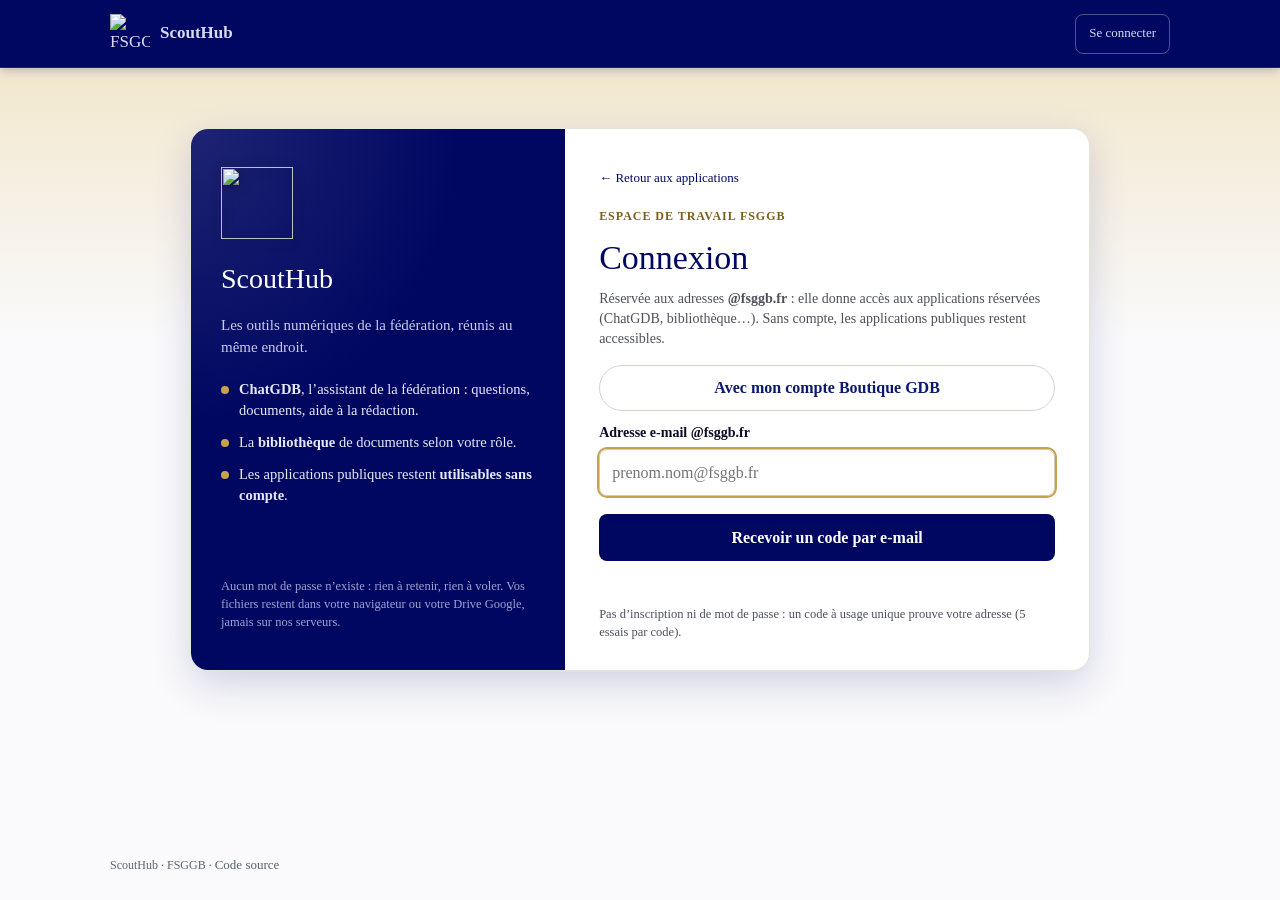
==== index.html @ eea601f2 "Seul l'onglet Outils reste accessible sans compte Accueil (tableau de bord) et Documentation/Inscrip" ====
<!doctype html>
<html lang="fr">
<head>
  <meta charset="utf-8">
  <script>if (window.top !== window.self) document.documentElement.remove();</script>
  <meta name="referrer" content="strict-origin-when-cross-origin">
  <meta name="viewport" content="width=device-width, initial-scale=1">
  <meta name="description" content="ScoutHub : les outils numériques de la Fédération des Scouts et Guides Godefroy de Bouillon, réunis au même endroit.">
  <meta name="theme-color" content="#000761">
  <meta property="og:title" content="ScoutHub">
  <meta property="og:description" content="Les outils numériques de la Fédération des Scouts et Guides Godefroy de Bouillon.">
  <meta property="og:type" content="website">
  <meta property="og:image" content="https://fsggb.github.io/ScoutHub/assets/fsggb.png">
  <title>ScoutHub</title>
  <link rel="icon" type="image/png" href="assets/fsggb.png">
  <link rel="stylesheet" href="styles.css">
  <link rel="stylesheet" href="hub.css">
</head>
<body>
  <header class="topbar" id="bar"></header>

  <main class="shell">
    <section id="auth" class="auth-split" aria-labelledby="auth-title" hidden>
      <aside class="auth-aside">
        <img src="assets/fsggb.png" alt="" width="72" height="72">
        <h2>ScoutHub</h2>
        <p>Les outils numériques de la fédération, réunis au même endroit.</p>
        <ul>
          <li><span><b>ChatGDB</b>, l’assistant de la fédération : questions, documents, aide à la rédaction.</span></li>
          <li><span>La <b>bibliothèque</b> de documents selon votre rôle.</span></li>
          <li><span>Les applications publiques restent <b>utilisables sans compte</b>.</span></li>
        </ul>
        <small>Aucun mot de passe n’existe : rien à retenir, rien à voler. Vos fichiers restent dans votre navigateur ou votre Drive Google, jamais sur nos serveurs.</small>
      </aside>
      <div class="auth-main">
        <a class="auth-back" id="auth-back" href="index.html">← Retour aux applications</a>
        <p class="label">Espace de travail FSGGB</p>
        <h1 id="auth-title">Connexion</h1>
        <p class="auth-why">Réservée aux adresses <b>@fsggb.fr</b> : elle donne accès aux applications réservées (ChatGDB, bibliothèque…). Sans compte, les applications publiques restent accessibles.</p>
        <div id="g-block" class="g-block" hidden>
          <div id="g-btn" class="g-btn"></div>
          <p class="g-or"><span>ou avec une adresse e-mail</span></p>
        </div>
        <p id="g-diag" class="hint g-diag" hidden></p>
        <a id="bq-login" class="btn bq-login" href="https://boutique.fsggb.fr/?sso=scouthub">Avec mon compte Boutique GDB</a>
        <form id="auth-form" novalidate>
          <div id="step-mail">
            <label for="email">Adresse e-mail @fsggb.fr</label>
            <input id="email" type="email" autocomplete="username" required maxlength="120" placeholder="prenom.nom@fsggb.fr" autocapitalize="none" spellcheck="false">
            <button id="auth-submit" class="primary" type="submit">Recevoir un code par e-mail</button>
          </div>
          <div id="step-code" hidden>
            <p class="hint left code-info" id="code-info">Un code à 6 chiffres vient d’être envoyé à <b id="sent-to"></b>. Il est valable 10 minutes.</p>
            <label for="code">Code reçu</label>
            <input id="code" class="code-input" inputmode="numeric" autocomplete="one-time-code" maxlength="6" pattern="[0-9]*" placeholder="······" aria-describedby="code-info">
            <button id="code-submit" class="primary" type="submit">Se connecter</button>
            <p class="code-links"><button id="code-resend" class="text-button" type="button">Renvoyer un code</button><button id="code-back" class="text-button" type="button">Changer d’adresse</button></p>
          </div>
          <p id="auth-status" class="status" role="status" aria-live="polite"></p>
          <p class="auth-trust">Pas d’inscription ni de mot de passe : un code à usage unique prouve votre adresse (5 essais par code).</p>
        </form>
      </div>
    </section>

    <section id="home" hidden>
      <p class="label">Bienvenue</p><h1 id="hello">ScoutHub</h1>
      <div class="dash-cards">
        <a class="dash-card" href="outils.html"><strong>Outils</strong><span>Toutes les applications de la fédération</span></a>
        <a class="dash-card" href="documentation.html"><strong>Documentation</strong><span>Bibliographie, textes administratifs, revues</span></a>
        <a class="dash-card" href="inscriptions.html"><strong>Inscriptions</strong><span>Mineurs, majeurs, camps</span></a>
      </div>
    </section>
  </main>
  <footer>ScoutHub · FSGGB · <a href="https://github.com/fsggb/ScoutHub">Code source</a></footer>
  <script src="config.js"></script>
  <script src="common.js"></script>
  <script src="app.js"></script>
  <script src="scouthub-client.js" data-app="ScoutHub"></script>
  <script>if ("serviceWorker" in navigator) addEventListener("load", () => navigator.serviceWorker.register("sw.js").catch(() => {}));</script>
</body>
</html>
---- styles.css ----
:root{font-family:system-ui,-apple-system,Segoe UI,sans-serif;color:#17212b;background:#f4f6f8;line-height:1.45}
*{box-sizing:border-box}body{margin:0;min-height:100vh}.topbar{height:64px;display:flex;align-items:center;justify-content:space-between;padding:0 max(20px,calc((100vw - 1060px)/2));background:#fff;border-bottom:1px solid #e1e6eb}.brand{display:flex;align-items:center;gap:10px;color:#17212b;text-decoration:none}.brand-mark{display:grid;place-items:center;width:30px;height:30px;border-radius:7px;background:#1f5eff;color:#fff;font-weight:800}.repository-link,footer a{color:#536273;font-size:13px;text-decoration:none}.shell{width:min(1060px,calc(100% - 40px));margin:0 auto;padding:52px 0 70px}.login-panel{max-width:760px;padding:0 0 36px}.login-panel.compact{padding-bottom:30px}.label{margin:0 0 8px;color:#536273;font-size:12px;font-weight:700;letter-spacing:.08em;text-transform:uppercase}.login-panel h1{max-width:670px;margin:0;font-size:clamp(30px,5vw,48px);line-height:1.08;letter-spacing:-.04em;font-weight:750}.intro{margin:16px 0 25px;color:#536273}.login-form label{display:block;margin-bottom:7px;font-size:14px;font-weight:650}.login-row{display:flex;max-width:590px;gap:9px}.login-row input{min-width:0;flex:1;padding:12px 13px;border:1px solid #c8d0d9;border-radius:7px;background:#fff;font:inherit}.login-row input:focus{outline:2px solid #a9c1ff;border-color:#1f5eff}.login-row button,.secondary-button{padding:11px 17px;border:0;border-radius:7px;background:#1f5eff;color:#fff;font:inherit;font-weight:700;cursor:pointer}.status{min-height:20px;margin:9px 0 0;color:#536273;font-size:13px}.status.error{color:#b42318}.workspace{border-top:1px solid #dfe5eb;padding-top:28px}.workspace-heading{display:flex;align-items:end;justify-content:space-between;gap:16px;margin-bottom:17px}.workspace-heading h2{margin:0;font-size:25px;word-break:break-all}.secondary-button{background:#fff;color:#344454;border:1px solid #c8d0d9;font-size:13px}.workspace-grid{display:grid;grid-template-columns:1.35fr 1fr;gap:18px}.files-panel,.apps-panel{min-width:0;padding:20px;background:#fff;border:1px solid #dfe5eb;border-radius:9px}.panel-heading{display:flex;align-items:center;justify-content:space-between;margin-bottom:12px}.panel-heading h3{margin:0;font-size:18px}.text-button{padding:0;border:0;background:none;color:#1f5eff;font:inherit;font-size:13px;cursor:pointer}.muted{margin:0;color:#697787;font-size:13px}.file-list{margin:13px 0 0;padding:0;list-style:none}.file-list li+li{border-top:1px solid #edf0f3}.file-list a{display:block;padding:10px 0;color:#1f5eff;text-decoration:none;font-size:14px}.file-list a:hover{text-decoration:underline}.app-link{display:flex;align-items:center;gap:12px;padding:12px 0;color:#17212b;text-decoration:none;border-top:1px solid #edf0f3}.app-link b{margin-left:auto;color:#697787}.app-symbol{display:grid;place-items:center;width:32px;height:32px;border-radius:7px;font-size:20px}.draft .app-symbol{background:#dcecf2}.cad .app-symbol{background:#e9e7d8}.cathia .app-symbol{background:#e7efd3}.app-link strong,.app-link small{display:block}.app-link small{margin-top:2px;color:#697787;font-size:12px}.privacy-note{margin:18px 0 0;color:#697787;font-size:12px}.login-panel+.workspace{scroll-margin-top:20px}footer{width:min(1060px,calc(100% - 40px));margin:0 auto;padding:0 0 25px;color:#697787;font-size:12px}@media(max-width:700px){.shell{padding-top:35px}.workspace-grid{grid-template-columns:1fr}.workspace-heading{align-items:start;flex-direction:column}.login-row{flex-direction:column}.login-row button{width:100%}.topbar{padding:0 20px}.repository-link{font-size:12px}}

/* Charte FSGGB (identique à ScoutOffice et à la boutique) */
:root{--navy:#000761;--navy-soft:#1e2472;--gold:#c6a24e;--gold-dark:#ab8b4e;--gold-text:#7a5f1e;--bg:#fafafc;--text:#0a0c25;--text-secondary:#4e505d;font-family:"Source Serif 4","Source Serif Pro",Georgia,"Noto Serif",serif;color:var(--text);background:var(--bg)}
.topbar{height:68px;background:var(--navy);border-bottom:1px solid var(--navy-soft);box-shadow:0 2px 10px rgba(0,7,97,.25)}
.topbar a,.repository-link{color:#d9dbf0}.topbar a:hover{color:var(--gold)}
.brand{color:#fff;font-size:17px}.brand strong{font-weight:600}
.brand-logo{width:40px;height:40px;object-fit:contain}
.login-panel h1,.workspace-heading h2,.panel-heading h3{color:var(--navy);font-weight:500}
.label{color:var(--gold-text)}.intro,.muted,.status{color:var(--text-secondary)}
.login-row button,.secondary-button:hover{background:var(--navy);color:#fff}
.login-row button:hover{background:var(--navy-soft)}
.login-row input:focus{outline-color:var(--gold);border-color:var(--gold-dark)}
.text-button,.file-list a{color:var(--navy)}
.files-panel,.apps-panel{border-color:#e7e4dc;box-shadow:0 1px 3px rgba(0,7,97,.08)}

/* ---- Portail ---- */
body{background:linear-gradient(180deg,#f0e3c3 0,#fafafc 340px) no-repeat,var(--bg)}
.topnav{display:flex;align-items:center;gap:8px;flex-wrap:wrap}.who{color:#d9dbf0;font-size:13px;margin-right:6px}
.nav-btn{padding:7px 13px;border:1px solid rgba(255,255,255,.3);border-radius:8px;background:transparent;color:#fff;font:inherit;font-size:13px;cursor:pointer}
.nav-btn:hover{border-color:var(--gold);color:var(--gold)}
.auth-card{max-width:480px;margin:10px auto 0;padding:34px;background:#fff;border:1px solid #e7e4dc;border-top:4px solid var(--gold);border-radius:14px;box-shadow:0 8px 28px rgba(0,7,97,.12)}
.auth-logo{display:block;margin:0 auto 14px;object-fit:contain}.auth-card .label,.auth-card h1{text-align:center}
.auth-card h1{font-size:clamp(24px,4vw,30px);margin:4px 0 22px}
.tabs{display:flex;border-bottom:1px solid #e7e4dc;margin-bottom:18px}
.tab{flex:1;padding:10px;border:0;border-bottom:3px solid transparent;background:none;font:inherit;font-weight:600;color:var(--text-secondary);cursor:pointer}
.tab.active{color:var(--navy);border-bottom-color:var(--gold)}
form label{display:block;margin:12px 0 6px;font-size:14px;font-weight:600}
form input:not([type=checkbox]):not([type=radio]):not([type=file]){width:100%;padding:11px 12px;border:1px solid #cfcabd;border-radius:8px;font:inherit;background:#fff}
form input:focus{outline:2px solid var(--gold);border-color:var(--gold-dark)}
.primary{margin-top:18px;width:100%;padding:12px;border:0;border-radius:8px;background:var(--navy);color:#fff;font:inherit;font-weight:700;cursor:pointer}
.primary:hover{background:var(--navy-soft)}.primary:disabled{background:#c9cad6;opacity:1;cursor:not-allowed}.primary.busy{cursor:wait}
.ghost{padding:8px 13px;border:1px solid #cfcabd;border-radius:8px;background:#fff;color:var(--navy);font:inherit;font-size:13px;cursor:pointer}
.ghost:hover{border-color:var(--gold-dark)}
.hint{margin:14px 0 0;color:#6a6c79;font-size:12px;text-align:center}
.grid-apps{display:grid;grid-template-columns:repeat(auto-fill,minmax(230px,1fr));gap:14px;margin-bottom:26px}
.app-tile{position:relative;display:flex;align-items:center;gap:13px;padding:16px;background:#fff;border:1px solid #e7e4dc;border-radius:12px;color:var(--text);text-decoration:none;box-shadow:0 1px 3px rgba(0,7,97,.08);transition:transform .15s,box-shadow .15s}
.app-hide{position:absolute;top:6px;right:6px;width:22px;height:22px;line-height:20px;padding:0;border:1px solid #e7e4dc;border-radius:50%;background:#fff;color:#8a8c99;font-size:12px;cursor:pointer;opacity:0;transition:opacity .15s}
.app-tile:hover .app-hide,.app-tile:focus-within .app-hide{opacity:1}
.app-hide:hover{color:#b42318;border-color:#b42318}
.app-tile:hover{transform:translateY(-2px);box-shadow:0 8px 22px rgba(0,7,97,.14)}
.app-tile strong,.app-tile small{display:block}.app-tile small{color:#5f616e;font-size:13px;margin-top:2px}
.app-badge{display:grid;place-items:center;flex:none;width:46px;height:46px;border-radius:10px;background:var(--navy);color:var(--gold);font-size:22px;font-weight:700;object-fit:contain}
img.app-badge{background:#fff}
.panel{background:#fff;border:1px solid #e7e4dc;border-radius:12px;padding:22px;box-shadow:0 1px 3px rgba(0,7,97,.08)}
.panel-head{display:flex;justify-content:space-between;align-items:end;gap:14px;flex-wrap:wrap;margin-bottom:12px}
.panel-head h2{margin:0;color:var(--navy);font-weight:500}.actions{display:flex;gap:8px;flex-wrap:wrap}
.crumbs{font-size:14px;margin:6px 0}.crumbs button{border:0;background:none;color:var(--navy);font:inherit;cursor:pointer;padding:0;text-decoration:underline}
.file-list,.user-list{list-style:none;margin:8px 0 0;padding:0}
.file-list li,.user-list li{display:flex;align-items:center;gap:12px;padding:10px 0;border-top:1px solid #efece4}
.file-name{flex:1;text-align:left;border:0;background:none;font:inherit;color:var(--navy);cursor:pointer;padding:0}.file-name:hover{text-decoration:underline}
.user-list li span:first-child{flex:1;word-break:break-all}
.text-danger{border:0;background:none;color:#b42318;font:inherit;font-size:13px;cursor:pointer}
dialog{border:0;border-radius:14px;padding:26px;width:min(420px,calc(100% - 32px));box-shadow:0 20px 60px rgba(0,7,97,.35)}
dialog.wide{width:min(640px,calc(100% - 32px))}dialog::backdrop{background:rgba(0,7,97,.45)}
dialog h2{margin:0 0 8px;color:var(--navy);font-weight:500}.dlg-actions{display:flex;justify-content:flex-end;gap:10px;margin-top:16px}.dlg-actions .primary{width:auto;margin:0;padding:9px 18px}
.muted{color:#6a6c79;font-size:13px}.status{min-height:20px;margin:10px 0 0;font-size:13px;color:var(--text-secondary)}.status.error{color:#b42318}
[hidden]{display:none!important}
.app-group{margin-bottom:26px}.app-group h2{margin:0 0 12px;color:var(--gold-text);font-size:13px;font-weight:700;letter-spacing:.08em;text-transform:uppercase}
.app-group .grid-apps{margin-bottom:0}
.app-tile{min-height:80px}
.app-tile small.equiv{color:var(--gold-dark);font-size:11px}
---- hub.css ----
/* Pages compte et administration, accueil */
.topnav{gap:6px}
.nav-link{padding:7px 12px;border-radius:8px;color:#d9dbf0;font-size:14px;text-decoration:none}
.nav-link:hover{color:var(--gold)}
.nav-link[aria-current=page]{background:rgba(255,255,255,.12);color:#fff;box-shadow:inset 0 -2px 0 var(--gold)}
.topnav .who{margin:0 8px 0 10px}
.home-head{display:flex;justify-content:space-between;align-items:end;gap:16px;flex-wrap:wrap;margin-bottom:22px}
.home-head h1{margin:0;color:var(--navy);font-weight:500;font-size:clamp(26px,4vw,36px)}
.search{width:min(320px,100%);padding:11px 14px;border:1px solid #cfcabd;border-radius:10px;font:inherit;background:#fff}
.search:focus{outline:2px solid var(--gold);border-color:var(--gold-dark)}
.shell.narrow{max-width:720px}.shell.narrow h1{margin:0 0 20px;color:var(--navy);font-weight:500}
.stack{margin-bottom:18px}.stack h2{margin:0 0 12px;color:var(--navy);font-weight:500;font-size:20px}
.facts{margin:0}.facts div{display:grid;grid-template-columns:160px 1fr;gap:12px;padding:10px 0;border-top:1px solid #efece4}
.facts div:first-child{border-top:0}.facts dt{color:#6a6c79;font-size:13px}.facts dd{margin:0;word-break:break-word}
.form-narrow{max-width:420px}.primary.fit{width:auto;padding:10px 22px}
.stats{display:flex;gap:12px;flex-wrap:wrap;margin-bottom:16px}
.stat{min-width:130px;padding:12px 18px;background:#fff;border:1px solid #e7e4dc;border-top:3px solid var(--gold);border-radius:10px;box-shadow:0 1px 3px rgba(0,7,97,.08)}
.stat b{display:block;font-size:26px;color:var(--navy);font-weight:600}
.stat span{color:#6a6c79;font-size:12px;text-transform:uppercase;letter-spacing:.06em}
.table-wrap{overflow-x:auto}.users{width:100%;border-collapse:collapse;font-size:14px}
.users th{padding:8px 10px;text-align:left;color:#6a6c79;font-size:12px;text-transform:uppercase;letter-spacing:.06em;border-bottom:2px solid #efece4}
.users td{padding:10px;border-top:1px solid #efece4;vertical-align:middle}.users .mail{word-break:break-all}
.right{text-align:right!important}.users td.right{white-space:nowrap}.users td.right>*{margin-left:8px}
.ghost.small{padding:5px 10px;font-size:12px}.hint.left{text-align:left}
@media(max-width:640px){
  .topbar{height:auto;min-height:56px;padding:8px 14px;flex-wrap:wrap;row-gap:6px}
  .brand strong{display:none}
  .topnav{flex:1;justify-content:flex-end;flex-wrap:nowrap;gap:2px;overflow-x:auto}
  .nav-link{padding:10px 9px;font-size:13px;white-space:nowrap}.nav-btn{padding:9px 10px;white-space:nowrap}
  .topnav .who{display:none}.facts div{grid-template-columns:1fr;gap:2px}
  .users thead{display:none}
  .users tr{display:grid;grid-template-columns:1fr auto;gap:6px 10px;padding:12px 0;border-top:1px solid #efece4}
  .users td{border:0;padding:0}.users td.mail{grid-column:1/-1;word-break:normal;overflow-wrap:anywhere;font-weight:600}
  .stats{display:grid;grid-template-columns:repeat(3,1fr)}.stat{min-width:0;padding:10px 12px}
}

/* Applications mises en avant : même taille que les autres, contour doré et léger relief 3D */
.app-tile.featured{border:1px solid #d9c48c;border-bottom-width:3px;border-bottom-color:var(--gold);background:linear-gradient(180deg,#fffef9 0,#fbf3dc 100%);
  box-shadow:inset 0 1px 0 #fff,inset 0 -1px 0 rgba(171,139,78,.25),0 1px 0 #e3d3a2,0 3px 6px rgba(0,7,97,.12)}
.app-tile.featured:hover{transform:translateY(-3px);box-shadow:inset 0 1px 0 #fff,inset 0 -1px 0 rgba(171,139,78,.25),0 1px 0 #e3d3a2,0 10px 20px rgba(0,7,97,.18)}
.app-tile.featured:active{transform:translateY(0);box-shadow:inset 0 1px 2px rgba(171,139,78,.35)}
.app-badge.crop{background-color:#fff;background-repeat:no-repeat;background-position:46% 0%;background-size:160% auto;border:1px solid #efe9d8}
.guest-note{margin:-6px 0 22px;padding:10px 14px;background:#fffdf4;border:1px solid #efe3bd;border-left:4px solid var(--gold);border-radius:8px;color:var(--text-secondary);font-size:14px}
.guest-note a{color:var(--navy);font-weight:600}
.auth-back{display:inline-block;margin-bottom:10px;color:var(--navy);font-size:13px;text-decoration:none}.auth-back:hover{text-decoration:underline}
.auth-card h1{margin-bottom:10px}.auth-why{margin:0 0 18px;text-align:center;color:var(--text-secondary);font-size:14px}
.nav-btn{text-decoration:none;display:inline-block}
.role-select{padding:5px 8px;border:1px solid #cfcabd;border-radius:8px;font:inherit;font-size:13px;background:#fff}
.users .google::after{content:" · Google";color:#6a6c79;font-size:11px}
.g-block{margin:0 0 6px}.bq-login{display:block;text-align:center;border:1px solid #d6d3c9;border-radius:999px;padding:10px 14px;margin:6px 0 12px;color:#0b1a6b;text-decoration:none;font-weight:600;background:#fff}.bq-login:hover{border-color:#0b1a6b}.g-btn{display:flex;justify-content:center;min-height:44px}
.g-or{display:flex;align-items:center;gap:10px;margin:14px 0 4px;color:#6a6c79;font-size:12px}
.g-or::before,.g-or::after{content:"";flex:1;height:1px;background:#e7e4dc}

/* Première ligne : Mon espace, Assistant, Boutique côte à côte */
.group-row{display:grid;grid-template-columns:repeat(auto-fill,minmax(230px,1fr));gap:0 14px;align-items:start}
.group-row .app-group{min-width:0}.group-row .app-group.wide{grid-column:span 2}
.group-row .grid-apps{grid-template-columns:1fr}.group-row .app-group.wide .grid-apps{grid-template-columns:1fr 1fr}
@media(max-width:640px){.group-row .app-group.wide{grid-column:auto}.group-row .app-group.wide .grid-apps{grid-template-columns:1fr}}
.g-diag{margin:10px 0 0;padding:8px 10px;background:#fffdf4;border:1px dashed var(--gold);border-radius:8px;text-align:left;word-break:break-all}

/* applications masquées (visibles seulement par l'administrateur) */
.app-tile{position:relative}
.app-tile.is-hidden{opacity:.62;outline:2px dashed var(--gold,#c6a24e);outline-offset:-2px}
.app-tile.is-admin{outline:1.5px solid #c0392b;outline-offset:-1.5px}
.app-tile.is-admin .hidden-flag{background:#c0392b}
.app-tile .hidden-flag{position:absolute;top:6px;right:8px;font:600 10.5px/1 var(--sans,system-ui);font-style:normal;background:var(--navy,#000761);color:#fff;padding:3px 7px;border-radius:99px}

/* administration : onglets et éditeur de mise en page */
.atabs{display:flex;gap:4px;border-bottom:2px solid #e7e4dc;margin:6px 0 20px}.atabs [role=tab]{background:none;border:0;padding:10px 16px;font:inherit;color:var(--text-secondary);cursor:pointer;border-bottom:3px solid transparent;margin-bottom:-2px}
.atabs [role=tab][aria-selected=true]{color:var(--navy);border-bottom-color:var(--gold);font-weight:600}
.pt-actions{display:flex;gap:8px;flex-wrap:wrap}.pt-secs{display:grid;gap:14px;margin-bottom:16px}
.pt-sec{background:#fff;border:1px solid #e7e4dc;border-radius:12px;padding:12px 14px;box-shadow:0 1px 3px rgba(0,7,97,.06)}
.pt-sec.drop-before{box-shadow:0 -3px 0 var(--gold)}.pt-sec.drop-after{box-shadow:0 3px 0 var(--gold)}
.pt-head{display:flex;align-items:center;gap:10px;margin-bottom:10px;flex-wrap:wrap}.pt-head input[type=text]{flex:1;min-width:160px;padding:7px 10px;border:1px solid #cfcabd;border-radius:8px;font:inherit;font-weight:600;color:var(--navy)}
.pt-handle{cursor:grab;color:#8a8c99;font-size:18px;line-height:1;user-select:none;padding:2px 4px}.pt-head label{font-size:13px;color:var(--text-secondary);display:flex;gap:5px;align-items:center}
.pt-grid{display:grid;grid-template-columns:repeat(auto-fill,minmax(230px,1fr));gap:8px;min-height:48px;padding:4px;border-radius:8px}.pt-grid.drop-end{outline:2px dashed var(--gold)}
.pt-app{display:flex;align-items:center;gap:9px;border:1px solid #e4e0d4;border-radius:10px;padding:7px 8px;background:#fcfbf7;cursor:grab}
.pt-app.dragging,.pt-sec.dragging{opacity:.4}.pt-app.drop-before{box-shadow:-3px 0 0 var(--gold)}.pt-app.drop-after{box-shadow:3px 0 0 var(--gold)}
.pt-app.masque{opacity:.6;border-style:dashed;border-color:var(--gold)}.pt-app img{width:34px;height:34px;border-radius:8px;object-fit:contain;background:#fff;flex:none}.pt-app .t{flex:1;min-width:0}.pt-app b{display:block;font-size:14px;white-space:nowrap;overflow:hidden;text-overflow:ellipsis}.pt-app small{color:#7a7c88;font-size:11.5px}
.pt-app .btns{display:flex;gap:2px}.pt-app button{background:none;border:0;cursor:pointer;color:#6a6c79;padding:3px 5px;border-radius:6px;font-size:14px}.pt-app button:hover{background:#efece4;color:var(--navy)}
.ap-logo{display:flex;gap:14px;align-items:center;margin:6px 0 12px}.ap-logo img{border-radius:12px;border:1px solid #e4e0d4;background:#fff;object-fit:contain}
.chk{display:flex!important;gap:8px;align-items:center;font-weight:400!important;margin:6px 0}

/* fenêtre de connexion : deux volets (présentation à gauche, formulaire à droite) */
.auth-split{display:grid;grid-template-columns:minmax(260px,5fr) 7fr;max-width:900px;margin:8px auto 0;background:#fff;border:1px solid #e7e4dc;border-radius:18px;overflow:hidden;box-shadow:0 14px 40px rgba(0,7,97,.16)}
.auth-aside{background:radial-gradient(120% 90% at 0 0,#1e2472 0,#000761 60%);color:#e8e9f7;padding:38px 30px;display:flex;flex-direction:column;gap:14px}
.auth-aside img{width:72px;height:72px;object-fit:contain;filter:drop-shadow(0 2px 6px rgba(0,0,0,.35))}.auth-aside h2{margin:6px 0 0;color:#fff;font-weight:500;font-size:28px}
.auth-aside p{margin:0;line-height:1.5;color:#c9cbe8;font-size:15px}.auth-aside ul{list-style:none;margin:6px 0 0;padding:0;display:grid;gap:11px;font-size:14.5px}
.auth-aside li{display:flex;gap:10px;align-items:flex-start}.auth-aside li::before{content:"";flex:none;width:8px;height:8px;margin-top:7px;border-radius:50%;background:var(--gold)}
.auth-aside small{margin-top:auto;color:#9fa2cf;font-size:12.5px;line-height:1.45}
.auth-main{padding:30px 34px 28px}.auth-main h1{text-align:left!important;margin:2px 0 6px;color:var(--navy);font-weight:500;font-size:clamp(26px,4vw,34px)}.auth-main .label{text-align:left!important}
.auth-main .auth-why{text-align:left;margin-bottom:16px}
.pw-wrap{position:relative}.pw-wrap input{padding-right:84px}.pw-toggle{position:absolute;right:6px;top:50%;transform:translateY(-50%);background:none;border:0;color:var(--navy);font:inherit;font-size:13px;cursor:pointer;padding:6px 8px;border-radius:6px}.pw-toggle:hover{background:#efece4}
.caps{color:#9a5b00;font-size:12.5px;margin:4px 0 0}.pw-meter{height:5px;border-radius:3px;background:#ece9df;margin:8px 0 2px;overflow:hidden}.pw-meter i{display:block;height:100%;width:0;background:#c0392b;transition:width .2s,background .2s}
.pw-hint{font-size:12.5px;color:var(--text-secondary);margin:2px 0 0;min-height:18px}
.auth-trust{display:flex;gap:8px;align-items:center;margin:14px 0 0;font-size:12.5px;color:var(--text-secondary)}
@media(max-width:720px){.auth-split{grid-template-columns:1fr}.auth-aside{padding:22px 22px 18px}.auth-aside ul,.auth-aside small{display:none}.auth-main{padding:22px 20px}}
@media(prefers-reduced-motion:reduce){.pw-meter i{transition:none}}

.code-input{font:600 28px/1 ui-monospace,Consolas,monospace;letter-spacing:.5em;text-align:center;padding:12px 8px 12px calc(8px + .5em)!important}
.code-links{display:flex;gap:16px;flex-wrap:wrap;margin:10px 0 0}.code-links .text-button:disabled{color:#8a8c99;cursor:default}

/* audit d'interface (novembre 2026) */
.auth-split>*{min-width:0}.g-btn{max-width:100%;overflow:hidden}
.etape-code .auth-why{display:none}.code-info{font-size:14px!important;color:var(--text)!important}
.status.error{background:#fef3f2;border-left:3px solid #b42318;padding:8px 10px;border-radius:6px}
.chk input{flex:none;width:18px;height:18px;margin:2px 0 0;accent-color:var(--navy)}.chk{align-items:flex-start!important}
dialog select,.role-select{width:100%;padding:10px 12px;border:1px solid #cfcabd;border-radius:8px;font:inherit;background:#fff}
dialog{max-height:calc(100dvh - 32px);overflow:auto}.dlg-actions{position:sticky;bottom:-26px;background:#fff;padding:12px 0}
a.primary{display:inline-block;text-decoration:none;text-align:center}
.panel a:not(.primary),.shell p a:not(.primary){color:var(--navy);text-decoration-color:var(--gold)}
.lead{margin:0 0 18px;font-size:17px;color:var(--text-secondary)}
body{display:flex;flex-direction:column}main{flex:1}footer{color:#5a6676}

/* Barre du bas à 4 onglets (Accueil/Documentation/Inscriptions/Outils), reprise de l'ancien intranet */
body:has(.bottom-tabs){padding-bottom:58px}
.bottom-tabs{position:fixed;left:0;right:0;bottom:0;z-index:20;display:grid;grid-template-columns:repeat(4,1fr);background:var(--navy);box-shadow:0 -2px 10px rgba(0,7,97,.18)}
.bottom-tab{display:flex;flex-direction:column;align-items:center;justify-content:center;padding:8px 4px 10px;gap:2px;color:#b9bce3;font-size:12px;text-decoration:none;text-align:center}
.bottom-tab.actif{color:#fff;box-shadow:inset 0 2px 0 var(--gold)}
.bottom-tab:hover{color:#fff}

/* Tableau de bord de l'accueil et pages Documentation/Inscriptions (structure reprise de l'ancien intranet) */
.dash-cards{display:grid;grid-template-columns:repeat(auto-fill,minmax(220px,1fr));gap:14px;margin-top:18px}
.dash-card{display:flex;flex-direction:column;gap:4px;padding:22px 20px;background:#fff;border:1px solid #e7e4dc;border-radius:12px;box-shadow:0 1px 3px rgba(0,7,97,.08);color:var(--text);text-decoration:none;transition:transform .15s,box-shadow .15s}
a.dash-card:hover{transform:translateY(-2px);box-shadow:0 8px 22px rgba(0,7,97,.14)}
.dash-card strong{color:var(--navy);font-size:17px}.dash-card span{color:#6a6c79;font-size:13.5px}
.dash-card.a-venir{opacity:.65;border-style:dashed}
.app-tile:focus-visible,.nav-link:focus-visible,.nav-btn:focus-visible,.ghost:focus-visible,.primary:focus-visible,.text-button:focus-visible{outline:3px solid var(--gold);outline-offset:2px}
.pt-actions{align-items:center}.pt-actions .primary{margin:0}#pt-status{margin:0 0 12px}
.pt-grid{grid-template-columns:repeat(auto-fill,minmax(280px,1fr))}.pt-app small{display:block;white-space:nowrap;overflow:hidden;text-overflow:ellipsis;color:#6a6c79}
.pt-app button,.pt-head button{min-width:36px;min-height:36px}.pt-handle{color:#6a6c79}
.nav-btn,.nav-link{min-height:40px;display:inline-flex;align-items:center}.text-button,.auth-back{padding:10px 0}
.stack .muted{margin:0 0 12px}.code-links .text-button:disabled{color:#6a6c79}
.app-tile .hidden-flag{top:-9px;right:10px;box-shadow:0 0 0 2px var(--bg,#fafafc)}
@media(max-width:640px){.topnav .nav-link:first-child{display:none}.stat span{font-size:10.5px;letter-spacing:.02em}.stat b{font-size:22px}}
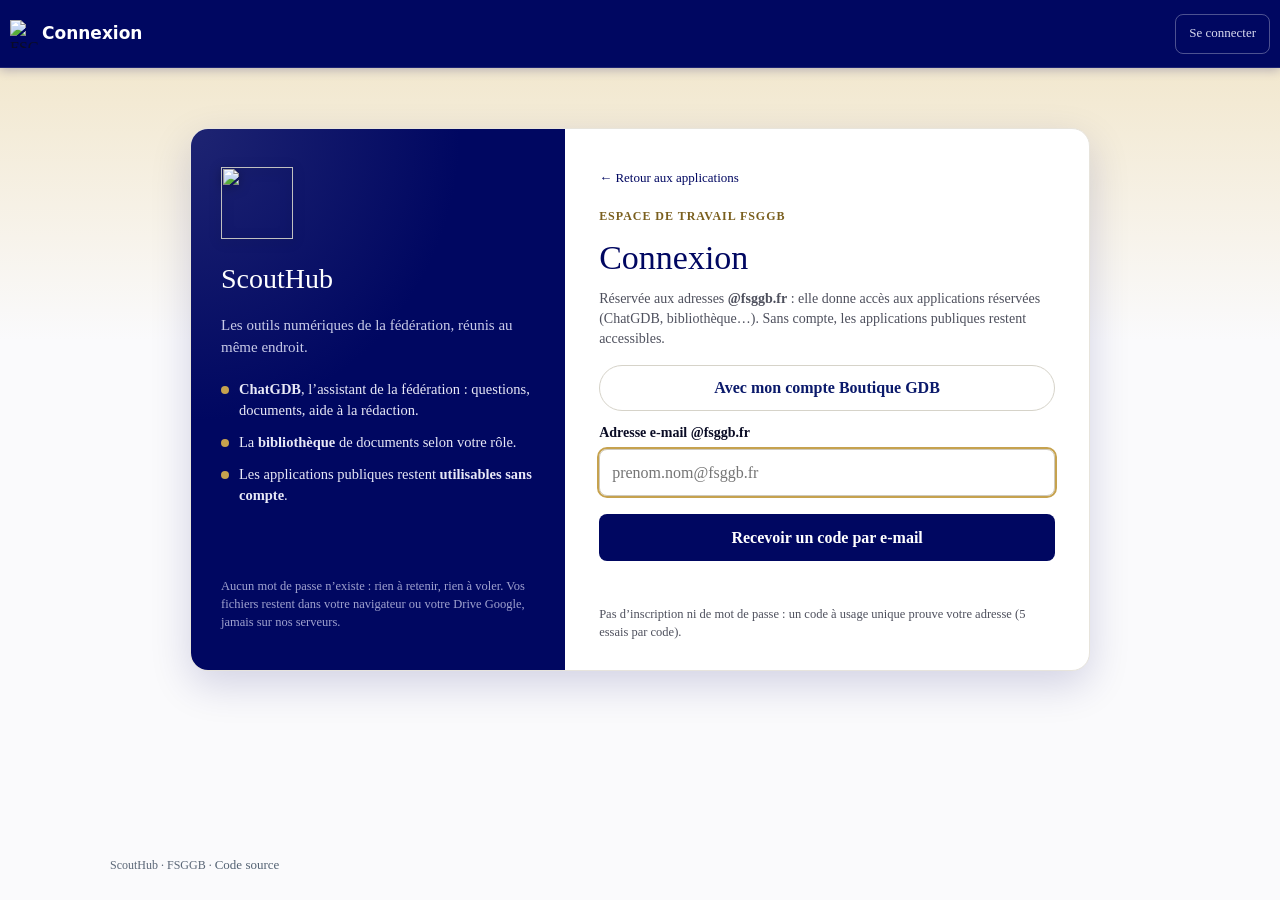
==== commit e8183bdd: "Coquille façon ancien intranet : en-tête ☰, tiroir, onglets avec icônes, tuiles photo Abandonne l'ha" ====
--- a/index.html
+++ b/index.html
@@ -65,9 +65,9 @@
     <section id="home" hidden>
       <p class="label">Bienvenue</p><h1 id="hello">ScoutHub</h1>
       <div class="dash-cards">
-        <a class="dash-card" href="outils.html"><strong>Outils</strong><span>Toutes les applications de la fédération</span></a>
-        <a class="dash-card" href="documentation.html"><strong>Documentation</strong><span>Bibliographie, textes administratifs, revues</span></a>
-        <a class="dash-card" href="inscriptions.html"><strong>Inscriptions</strong><span>Mineurs, majeurs, camps</span></a>
+        <a class="dash-card" href="outils.html"><span class="tile-label"><strong>Outils</strong><span class="desc">Toutes les applications de la fédération</span></span></a>
+        <a class="dash-card" href="documentation.html"><span class="tile-label"><strong>Documentation</strong><span class="desc">Bibliographie, textes administratifs, revues</span></span></a>
+        <a class="dash-card" href="inscriptions.html"><span class="tile-label"><strong>Inscriptions</strong><span class="desc">Mineurs, majeurs, camps</span></span></a>
       </div>
     </section>
   </main>
--- a/hub.css
+++ b/hub.css
@@ -120,11 +120,16 @@
 .bottom-tab:hover{color:#fff}
 
 /* Tableau de bord de l'accueil et pages Documentation/Inscriptions (structure reprise de l'ancien intranet) */
-.dash-cards{display:grid;grid-template-columns:repeat(auto-fill,minmax(220px,1fr));gap:14px;margin-top:18px}
-.dash-card{display:flex;flex-direction:column;gap:4px;padding:22px 20px;background:#fff;border:1px solid #e7e4dc;border-radius:12px;box-shadow:0 1px 3px rgba(0,7,97,.08);color:var(--text);text-decoration:none;transition:transform .15s,box-shadow .15s}
+/* Tuiles « photo » (fond plein, étiquette en surimpression en bas à gauche) : même composition que l'ancien
+   intranet. Fond en dégradé tant qu'aucune vraie photo n'est fournie (voir conversation du 26/11/2026). */
+.dash-cards{display:grid;grid-template-columns:repeat(auto-fill,minmax(220px,1fr));gap:14px;margin:18px 0}
+.dash-card{position:relative;display:flex;align-items:flex-end;min-height:140px;padding:0;border:0;border-radius:12px;overflow:hidden;box-shadow:0 1px 3px rgba(0,7,97,.08);color:var(--text);text-decoration:none;transition:transform .15s,box-shadow .15s;background:linear-gradient(135deg,var(--navy) 0%,var(--navy-soft) 55%,var(--gold-dark) 150%)}
+.dash-cards>*:nth-child(3n+2){background:linear-gradient(135deg,var(--navy-soft) 0%,var(--navy) 60%,#4a3a14 150%)}
+.dash-cards>*:nth-child(3n+3){background:linear-gradient(135deg,#1e2472 0%,#000761 55%,var(--gold-text) 160%)}
 a.dash-card:hover{transform:translateY(-2px);box-shadow:0 8px 22px rgba(0,7,97,.14)}
-.dash-card strong{color:var(--navy);font-size:17px}.dash-card span{color:#6a6c79;font-size:13.5px}
-.dash-card.a-venir{opacity:.65;border-style:dashed}
+.dash-card .tile-label{display:flex;flex-direction:column;gap:2px;margin:12px;padding:8px 12px;max-width:calc(100% - 24px);background:rgba(255,255,255,.9);border-radius:8px}
+.dash-card strong{color:var(--navy);font-size:15px;line-height:1.25}.dash-card .desc{color:#4e505d;font-size:12px}
+.dash-card.a-venir{opacity:.7}.dash-card.a-venir .tile-label{background:rgba(255,255,255,.72)}
 .app-tile:focus-visible,.nav-link:focus-visible,.nav-btn:focus-visible,.ghost:focus-visible,.primary:focus-visible,.text-button:focus-visible{outline:3px solid var(--gold);outline-offset:2px}
 .pt-actions{align-items:center}.pt-actions .primary{margin:0}#pt-status{margin:0 0 12px}
 .pt-grid{grid-template-columns:repeat(auto-fill,minmax(280px,1fr))}.pt-app small{display:block;white-space:nowrap;overflow:hidden;text-overflow:ellipsis;color:#6a6c79}
@@ -133,3 +138,21 @@
 .stack .muted{margin:0 0 12px}.code-links .text-button:disabled{color:#6a6c79}
 .app-tile .hidden-flag{top:-9px;right:10px;box-shadow:0 0 0 2px var(--bg,#fafafc)}
 @media(max-width:640px){.topnav .nav-link:first-child{display:none}.stat span{font-size:10.5px;letter-spacing:.02em}.stat b{font-size:22px}}
+
+/* En-tête façon ancien intranet (☰, logo, titre, recherche/actualiser) et tiroir latéral */
+.topbar{gap:4px;padding:0 10px}
+.tb-logo{width:28px;height:28px;object-fit:contain;flex:none}
+.tb-titre{margin:0;color:#fff;font-size:17px;font-weight:600;font-family:system-ui,-apple-system,Segoe UI,sans-serif;white-space:nowrap;overflow:hidden;text-overflow:ellipsis}
+.tb-spacer{flex:1}
+.tb-icon{display:grid;place-items:center;width:38px;height:38px;flex:none;border:0;border-radius:50%;background:none;color:#d9dbf0;cursor:pointer;padding:0}
+.tb-icon:hover{background:rgba(255,255,255,.14);color:#fff}
+.tiroir-fond{position:fixed;inset:0;background:rgba(0,7,97,.35);z-index:29}
+.tiroir{position:fixed;top:0;left:0;bottom:0;width:min(300px,82vw);background:#fff;z-index:30;display:flex;flex-direction:column;box-shadow:4px 0 24px rgba(0,7,97,.25);overflow-y:auto;font-family:system-ui,-apple-system,Segoe UI,sans-serif}
+.tiroir-entete{display:flex;align-items:center;gap:10px;padding:20px 18px;border-bottom:1px solid #e7e4dc}
+.tiroir-entete img{width:34px;height:34px;object-fit:contain}
+.tiroir-entete strong{color:var(--navy);font-size:17px}
+.tiroir-lien{display:block;width:100%;text-align:left;padding:14px 18px;border:0;border-top:1px solid #efece4;background:none;color:var(--text);font:inherit;font-size:15px;cursor:pointer;text-decoration:none}
+.tiroir-lien:hover{background:#f6f4ee}
+.tiroir-pied{margin-top:auto;display:flex;align-items:center;gap:10px;padding:16px 18px;border-top:1px solid #e7e4dc;font-size:13px;color:var(--text-secondary);word-break:break-all}
+.tiroir-pied .avatar{display:grid;place-items:center;width:32px;height:32px;border-radius:50%;background:var(--navy);color:#fff;font-weight:700;flex:none}
+.bottom-tab svg{display:block;margin:0 auto}
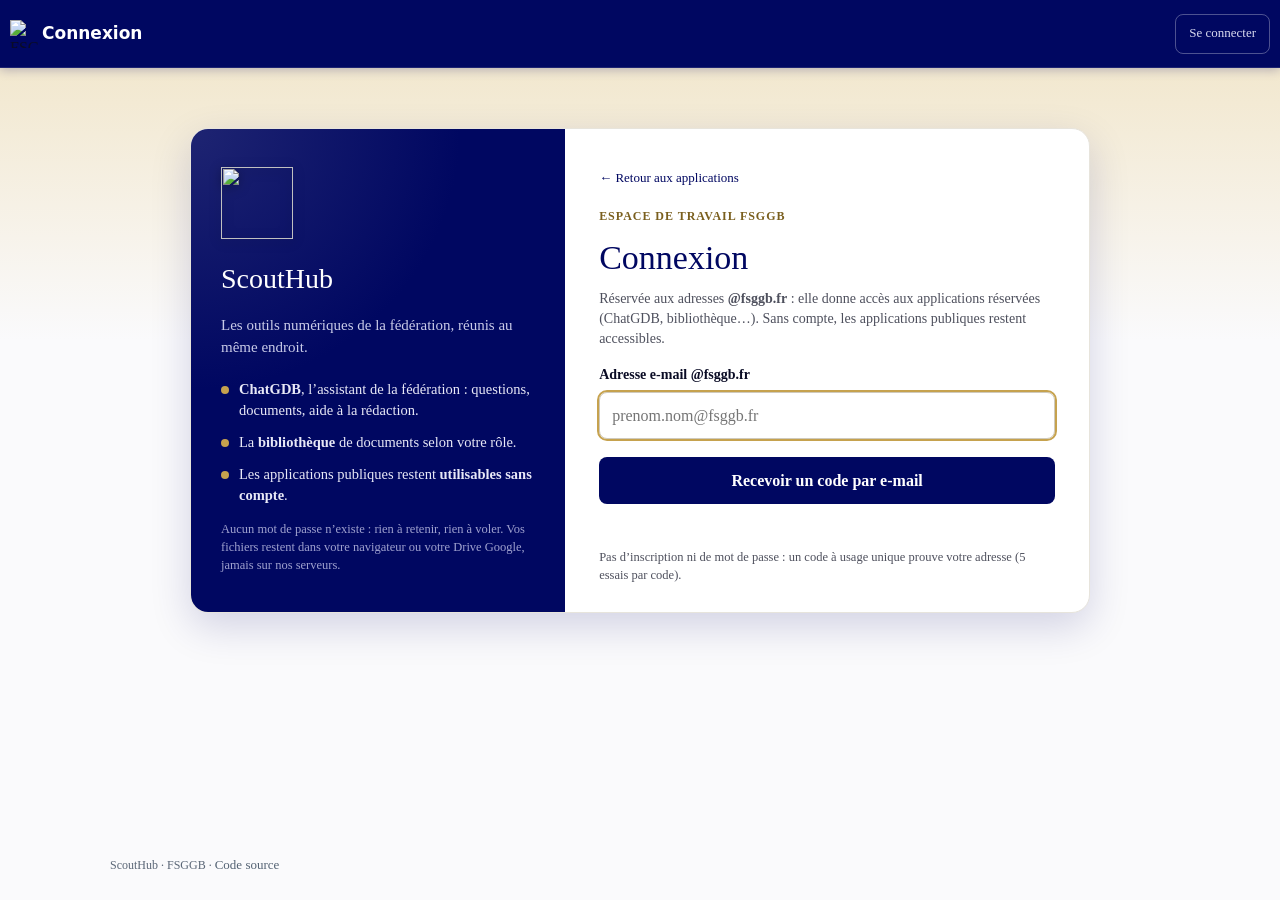
==== commit 95bb23ef: "Titre fixe par rôle, photo de profil cliquable, largeur homogène - En-tête : le titre à côté du logo" ====
--- a/index.html
+++ b/index.html
@@ -42,7 +42,6 @@
           <p class="g-or"><span>ou avec une adresse e-mail</span></p>
         </div>
         <p id="g-diag" class="hint g-diag" hidden></p>
-        <a id="bq-login" class="btn bq-login" href="https://boutique.fsggb.fr/?sso=scouthub">Avec mon compte Boutique GDB</a>
         <form id="auth-form" novalidate>
           <div id="step-mail">
             <label for="email">Adresse e-mail @fsggb.fr</label>
--- a/hub.css
+++ b/hub.css
@@ -8,7 +8,6 @@
 .home-head h1{margin:0;color:var(--navy);font-weight:500;font-size:clamp(26px,4vw,36px)}
 .search{width:min(320px,100%);padding:11px 14px;border:1px solid #cfcabd;border-radius:10px;font:inherit;background:#fff}
 .search:focus{outline:2px solid var(--gold);border-color:var(--gold-dark)}
-.shell.narrow{max-width:720px}.shell.narrow h1{margin:0 0 20px;color:var(--navy);font-weight:500}
 .stack{margin-bottom:18px}.stack h2{margin:0 0 12px;color:var(--navy);font-weight:500;font-size:20px}
 .facts{margin:0}.facts div{display:grid;grid-template-columns:160px 1fr;gap:12px;padding:10px 0;border-top:1px solid #efece4}
 .facts div:first-child{border-top:0}.facts dt{color:#6a6c79;font-size:13px}.facts dd{margin:0;word-break:break-word}
@@ -47,7 +46,7 @@
 .nav-btn{text-decoration:none;display:inline-block}
 .role-select{padding:5px 8px;border:1px solid #cfcabd;border-radius:8px;font:inherit;font-size:13px;background:#fff}
 .users .google::after{content:" · Google";color:#6a6c79;font-size:11px}
-.g-block{margin:0 0 6px}.bq-login{display:block;text-align:center;border:1px solid #d6d3c9;border-radius:999px;padding:10px 14px;margin:6px 0 12px;color:#0b1a6b;text-decoration:none;font-weight:600;background:#fff}.bq-login:hover{border-color:#0b1a6b}.g-btn{display:flex;justify-content:center;min-height:44px}
+.g-block{margin:0 0 6px}.g-btn{display:flex;justify-content:center;min-height:44px}
 .g-or{display:flex;align-items:center;gap:10px;margin:14px 0 4px;color:#6a6c79;font-size:12px}
 .g-or::before,.g-or::after{content:"";flex:1;height:1px;background:#e7e4dc}
 
@@ -139,20 +138,50 @@
 .app-tile .hidden-flag{top:-9px;right:10px;box-shadow:0 0 0 2px var(--bg,#fafafc)}
 @media(max-width:640px){.topnav .nav-link:first-child{display:none}.stat span{font-size:10.5px;letter-spacing:.02em}.stat b{font-size:22px}}
 
-/* En-tête façon ancien intranet (☰, logo, titre, recherche/actualiser) et tiroir latéral */
-.topbar{gap:4px;padding:0 10px}
+/* En-tête façon ancien intranet (☰, logo, titre, recherche/actualiser) et tiroir latéral.
+   Comme sur le vrai « ACCES CHEFS » : l'en-tête et la navigation (onglets du bas, rail d'ordinateur) restent
+   toujours visibles, c'est le contenu qui défile en dessous. */
+.topbar{gap:4px;padding:0 10px;position:sticky;top:0;z-index:25}
 .tb-logo{width:28px;height:28px;object-fit:contain;flex:none}
 .tb-titre{margin:0;color:#fff;font-size:17px;font-weight:600;font-family:system-ui,-apple-system,Segoe UI,sans-serif;white-space:nowrap;overflow:hidden;text-overflow:ellipsis}
 .tb-spacer{flex:1}
 .tb-icon{display:grid;place-items:center;width:38px;height:38px;flex:none;border:0;border-radius:50%;background:none;color:#d9dbf0;cursor:pointer;padding:0}
 .tb-icon:hover{background:rgba(255,255,255,.14);color:#fff}
+/* Photo de profil cliquable dans l'en-tête, façon Google : vraie photo si on l'a, sinon initiale sur fond clair. */
+.tb-avatar{display:grid;place-items:center;width:32px;height:32px;flex:none;margin-left:4px;border-radius:50%;background:#d9dbf0;color:var(--navy);font-weight:700;font-size:14px;text-decoration:none;overflow:hidden}
+.tb-avatar:hover{box-shadow:0 0 0 2px rgba(255,255,255,.5)}
+.tb-avatar img{width:100%;height:100%;object-fit:cover}
 .tiroir-fond{position:fixed;inset:0;background:rgba(0,7,97,.35);z-index:29}
 .tiroir{position:fixed;top:0;left:0;bottom:0;width:min(300px,82vw);background:#fff;z-index:30;display:flex;flex-direction:column;box-shadow:4px 0 24px rgba(0,7,97,.25);overflow-y:auto;font-family:system-ui,-apple-system,Segoe UI,sans-serif}
 .tiroir-entete{display:flex;align-items:center;gap:10px;padding:20px 18px;border-bottom:1px solid #e7e4dc}
 .tiroir-entete img{width:34px;height:34px;object-fit:contain}
 .tiroir-entete strong{color:var(--navy);font-size:17px}
-.tiroir-lien{display:block;width:100%;text-align:left;padding:14px 18px;border:0;border-top:1px solid #efece4;background:none;color:var(--text);font:inherit;font-size:15px;cursor:pointer;text-decoration:none}
+.tiroir-lien{display:flex;align-items:center;gap:14px;width:100%;text-align:left;padding:14px 18px;border:0;border-top:1px solid #efece4;background:none;color:var(--text);font:inherit;font-size:15px;cursor:pointer;text-decoration:none}
+.tiroir-lien svg{flex:none;color:#6a6c79}
 .tiroir-lien:hover{background:#f6f4ee}
+.tiroir-lien.actif{color:var(--navy);font-weight:600}.tiroir-lien.actif svg{color:var(--navy)}
+
+/* Barre latérale (ordinateur) : icônes seules, fond clair ; seul le bandeau du haut reste navy (comme l'ancien
+   intranet : rail blanc à gauche, pas de barre du bas). Le bandeau du haut (.topbar) reste pleine largeur dans
+   tous les cas : seul le contenu (<main>) se décale/se réduit selon la largeur du rail, jamais l'en-tête — sinon
+   un angle de l'en-tête n'est plus couvert. Cliquer sur ☰ étend le rail en place (icônes + libellés, comme
+   « ACCES CHEFS ») : ça réduit le contenu, ça ne le recouvre pas d'un tiroir par-dessus. */
+.rail{display:none}
+@media(min-width:880px){
+  .bottom-tabs{display:none}
+  body:has(.bottom-tabs){padding-bottom:0}
+  .rail{display:flex;flex-direction:column;align-items:stretch;gap:2px;position:fixed;top:68px;left:0;bottom:0;width:58px;padding:10px 8px;background:#fff;border-right:1px solid #e7e4dc;z-index:15;overflow-x:hidden;overflow-y:auto;transition:width .15s}
+  .rail.etendu{width:240px}
+  body:has(.rail) main{padding-left:58px;transition:padding-left .15s}
+  body:has(.rail.etendu) main{padding-left:240px}
+}
+.rail-item{display:flex;align-items:center;gap:12px;width:100%;height:42px;padding:0 10px;flex:none;border:0;border-radius:10px;background:none;color:#6a6c79;cursor:pointer;text-decoration:none;white-space:nowrap}
+.rail-item svg{flex:none}
+.rail-item span{display:none;font-size:14px;overflow:hidden;text-overflow:ellipsis}
+.rail.etendu .rail-item span{display:inline}
+.rail-item:hover{background:#f6f4ee;color:var(--navy)}
+.rail-item.actif{color:var(--navy);background:#eceafb}
 .tiroir-pied{margin-top:auto;display:flex;align-items:center;gap:10px;padding:16px 18px;border-top:1px solid #e7e4dc;font-size:13px;color:var(--text-secondary);word-break:break-all}
-.tiroir-pied .avatar{display:grid;place-items:center;width:32px;height:32px;border-radius:50%;background:var(--navy);color:#fff;font-weight:700;flex:none}
+.tiroir-pied .avatar{display:grid;place-items:center;width:32px;height:32px;border-radius:50%;background:var(--navy);color:#fff;font-weight:700;flex:none;overflow:hidden}
+.tiroir-pied .avatar img{width:100%;height:100%;object-fit:cover}
 .bottom-tab svg{display:block;margin:0 auto}
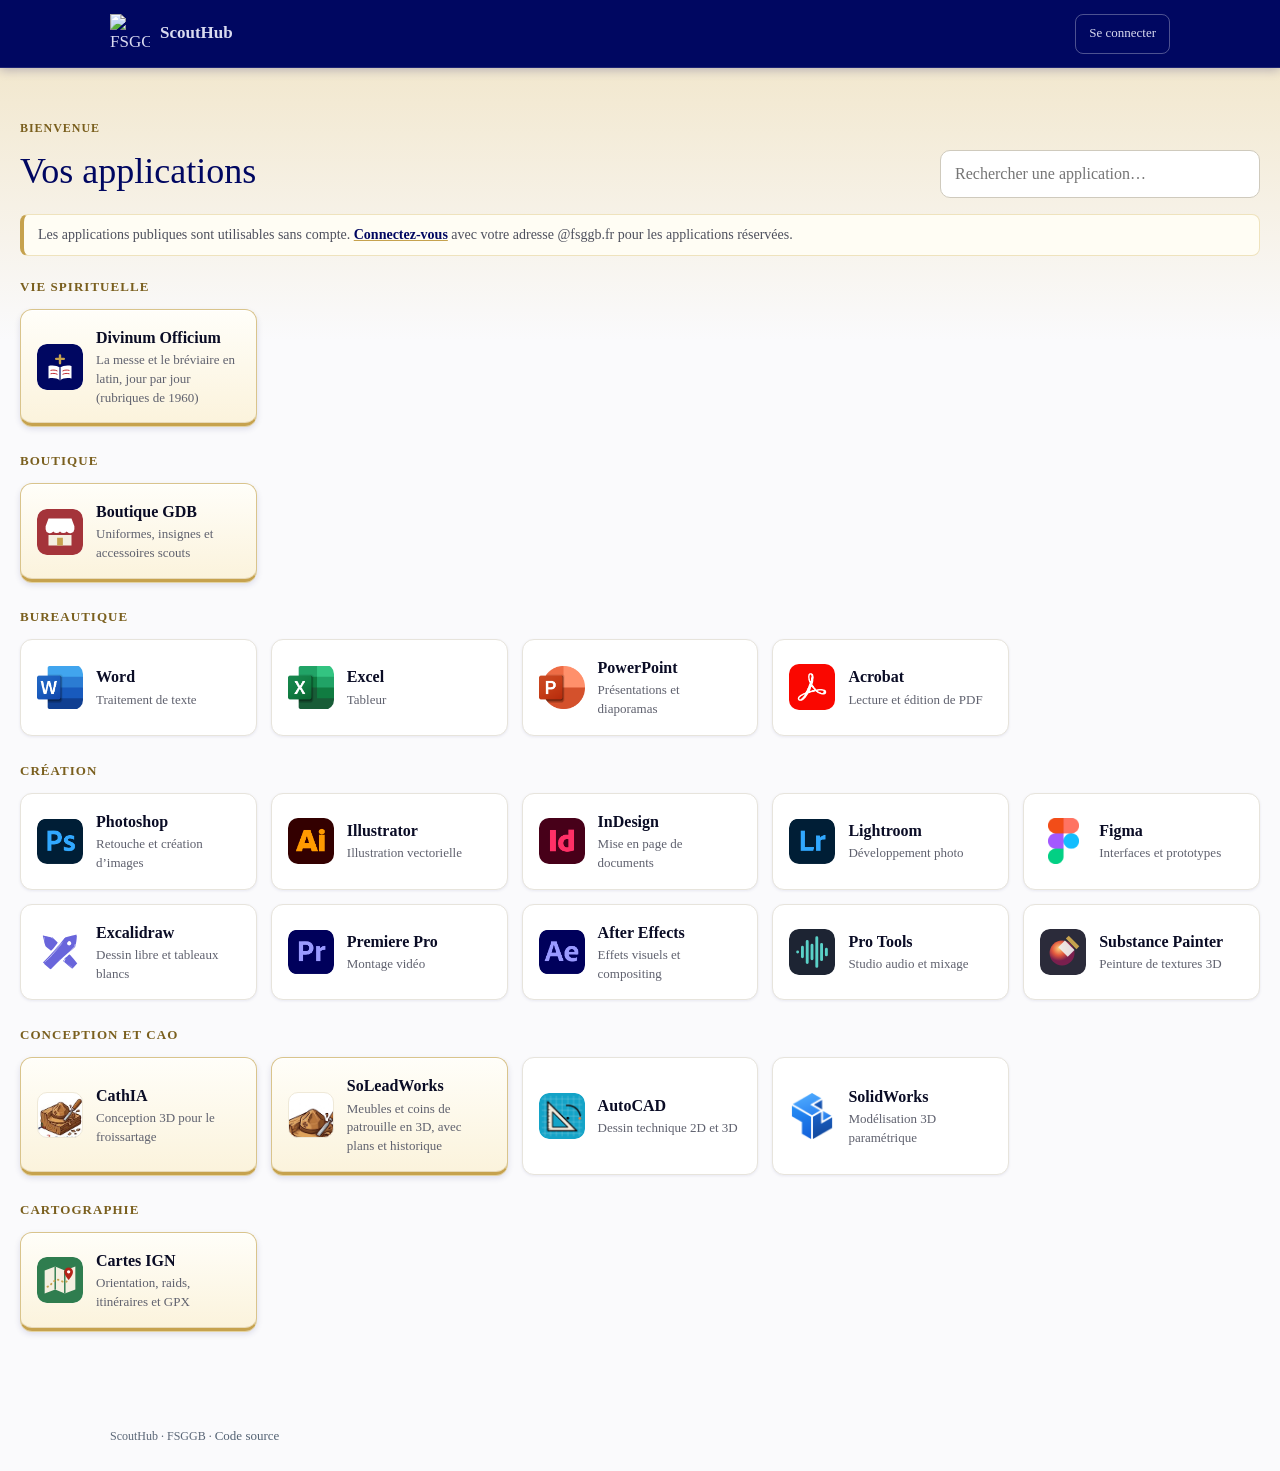
==== commit 7984b3ce: "Ouvre la connexion Google à tout compte (ACCÈS MEMBRE), sans élargir l'accès aux applications réserv" ====
--- a/index.html
+++ b/index.html
@@ -36,10 +36,10 @@
         <a class="auth-back" id="auth-back" href="index.html">← Retour aux applications</a>
         <p class="label">Espace de travail FSGGB</p>
         <h1 id="auth-title">Connexion</h1>
-        <p class="auth-why">Réservée aux adresses <b>@fsggb.fr</b> : elle donne accès aux applications réservées (ChatGDB, bibliothèque…). Sans compte, les applications publiques restent accessibles.</p>
+        <p class="auth-why">Avec Google, tout compte peut se connecter (accès membre) ; les applications réservées aux adresses <b>@fsggb.fr</b> (ChatGDB, bibliothèque…) restent elles réservées à la fédération. Sans compte, les applications publiques restent accessibles.</p>
         <div id="g-block" class="g-block" hidden>
           <div id="g-btn" class="g-btn"></div>
-          <p class="g-or"><span>ou avec une adresse e-mail</span></p>
+          <p class="g-or"><span>ou avec une adresse e-mail @fsggb.fr</span></p>
         </div>
         <p id="g-diag" class="hint g-diag" hidden></p>
         <form id="auth-form" novalidate>
@@ -62,17 +62,19 @@
     </section>
 
     <section id="home" hidden>
-      <p class="label">Bienvenue</p><h1 id="hello">ScoutHub</h1>
-      <div class="dash-cards">
-        <a class="dash-card" href="outils.html"><span class="tile-label"><strong>Outils</strong><span class="desc">Toutes les applications de la fédération</span></span></a>
-        <a class="dash-card" href="documentation.html"><span class="tile-label"><strong>Documentation</strong><span class="desc">Bibliographie, textes administratifs, revues</span></span></a>
-        <a class="dash-card" href="inscriptions.html"><span class="tile-label"><strong>Inscriptions</strong><span class="desc">Mineurs, majeurs, camps</span></span></a>
+      <div class="home-head">
+        <div><p class="label">Bienvenue</p><h1 id="hello">Vos applications</h1></div>
+        <input id="search" class="search" type="search" placeholder="Rechercher une application…" aria-label="Rechercher une application" autocomplete="off">
       </div>
+      <p id="guest-note" class="guest-note" hidden>Les applications publiques sont utilisables sans compte. <a href="index.html?connexion=1" id="guest-login">Connectez-vous</a> avec votre adresse @fsggb.fr pour les applications réservées.</p>
+      <div id="apps" aria-label="Applications"></div>
+      <p id="none" class="muted" hidden>Aucune application ne correspond à votre recherche.</p>
     </section>
   </main>
   <footer>ScoutHub · FSGGB · <a href="https://github.com/fsggb/ScoutHub">Code source</a></footer>
   <script src="config.js"></script>
   <script src="common.js"></script>
+  <script src="portail.js"></script>
   <script src="app.js"></script>
   <script src="scouthub-client.js" data-app="ScoutHub"></script>
   <script>if ("serviceWorker" in navigator) addEventListener("load", () => navigator.serviceWorker.register("sw.js").catch(() => {}));</script>
--- a/styles.css
+++ b/styles.css
@@ -1,5 +1,5 @@
 :root{font-family:system-ui,-apple-system,Segoe UI,sans-serif;color:#17212b;background:#f4f6f8;line-height:1.45}
-*{box-sizing:border-box}body{margin:0;min-height:100vh}.topbar{height:64px;display:flex;align-items:center;justify-content:space-between;padding:0 max(20px,calc((100vw - 1060px)/2));background:#fff;border-bottom:1px solid #e1e6eb}.brand{display:flex;align-items:center;gap:10px;color:#17212b;text-decoration:none}.brand-mark{display:grid;place-items:center;width:30px;height:30px;border-radius:7px;background:#1f5eff;color:#fff;font-weight:800}.repository-link,footer a{color:#536273;font-size:13px;text-decoration:none}.shell{width:min(1060px,calc(100% - 40px));margin:0 auto;padding:52px 0 70px}.login-panel{max-width:760px;padding:0 0 36px}.login-panel.compact{padding-bottom:30px}.label{margin:0 0 8px;color:#536273;font-size:12px;font-weight:700;letter-spacing:.08em;text-transform:uppercase}.login-panel h1{max-width:670px;margin:0;font-size:clamp(30px,5vw,48px);line-height:1.08;letter-spacing:-.04em;font-weight:750}.intro{margin:16px 0 25px;color:#536273}.login-form label{display:block;margin-bottom:7px;font-size:14px;font-weight:650}.login-row{display:flex;max-width:590px;gap:9px}.login-row input{min-width:0;flex:1;padding:12px 13px;border:1px solid #c8d0d9;border-radius:7px;background:#fff;font:inherit}.login-row input:focus{outline:2px solid #a9c1ff;border-color:#1f5eff}.login-row button,.secondary-button{padding:11px 17px;border:0;border-radius:7px;background:#1f5eff;color:#fff;font:inherit;font-weight:700;cursor:pointer}.status{min-height:20px;margin:9px 0 0;color:#536273;font-size:13px}.status.error{color:#b42318}.workspace{border-top:1px solid #dfe5eb;padding-top:28px}.workspace-heading{display:flex;align-items:end;justify-content:space-between;gap:16px;margin-bottom:17px}.workspace-heading h2{margin:0;font-size:25px;word-break:break-all}.secondary-button{background:#fff;color:#344454;border:1px solid #c8d0d9;font-size:13px}.workspace-grid{display:grid;grid-template-columns:1.35fr 1fr;gap:18px}.files-panel,.apps-panel{min-width:0;padding:20px;background:#fff;border:1px solid #dfe5eb;border-radius:9px}.panel-heading{display:flex;align-items:center;justify-content:space-between;margin-bottom:12px}.panel-heading h3{margin:0;font-size:18px}.text-button{padding:0;border:0;background:none;color:#1f5eff;font:inherit;font-size:13px;cursor:pointer}.muted{margin:0;color:#697787;font-size:13px}.file-list{margin:13px 0 0;padding:0;list-style:none}.file-list li+li{border-top:1px solid #edf0f3}.file-list a{display:block;padding:10px 0;color:#1f5eff;text-decoration:none;font-size:14px}.file-list a:hover{text-decoration:underline}.app-link{display:flex;align-items:center;gap:12px;padding:12px 0;color:#17212b;text-decoration:none;border-top:1px solid #edf0f3}.app-link b{margin-left:auto;color:#697787}.app-symbol{display:grid;place-items:center;width:32px;height:32px;border-radius:7px;font-size:20px}.draft .app-symbol{background:#dcecf2}.cad .app-symbol{background:#e9e7d8}.cathia .app-symbol{background:#e7efd3}.app-link strong,.app-link small{display:block}.app-link small{margin-top:2px;color:#697787;font-size:12px}.privacy-note{margin:18px 0 0;color:#697787;font-size:12px}.login-panel+.workspace{scroll-margin-top:20px}footer{width:min(1060px,calc(100% - 40px));margin:0 auto;padding:0 0 25px;color:#697787;font-size:12px}@media(max-width:700px){.shell{padding-top:35px}.workspace-grid{grid-template-columns:1fr}.workspace-heading{align-items:start;flex-direction:column}.login-row{flex-direction:column}.login-row button{width:100%}.topbar{padding:0 20px}.repository-link{font-size:12px}}
+*{box-sizing:border-box}body{margin:0;min-height:100vh}.topbar{height:64px;display:flex;align-items:center;justify-content:space-between;padding:0 max(20px,calc((100vw - 1060px)/2));background:#fff;border-bottom:1px solid #e1e6eb}.brand{display:flex;align-items:center;gap:10px;color:#17212b;text-decoration:none}.brand-mark{display:grid;place-items:center;width:30px;height:30px;border-radius:7px;background:#1f5eff;color:#fff;font-weight:800}.repository-link,footer a{color:#536273;font-size:13px;text-decoration:none}.shell{width:min(1320px,calc(100% - 40px));margin:0 auto;padding:52px 0 70px}.login-panel{max-width:760px;padding:0 0 36px}.login-panel.compact{padding-bottom:30px}.label{margin:0 0 8px;color:#536273;font-size:12px;font-weight:700;letter-spacing:.08em;text-transform:uppercase}.login-panel h1{max-width:670px;margin:0;font-size:clamp(30px,5vw,48px);line-height:1.08;letter-spacing:-.04em;font-weight:750}.intro{margin:16px 0 25px;color:#536273}.login-form label{display:block;margin-bottom:7px;font-size:14px;font-weight:650}.login-row{display:flex;max-width:590px;gap:9px}.login-row input{min-width:0;flex:1;padding:12px 13px;border:1px solid #c8d0d9;border-radius:7px;background:#fff;font:inherit}.login-row input:focus{outline:2px solid #a9c1ff;border-color:#1f5eff}.login-row button,.secondary-button{padding:11px 17px;border:0;border-radius:7px;background:#1f5eff;color:#fff;font:inherit;font-weight:700;cursor:pointer}.status{min-height:20px;margin:9px 0 0;color:#536273;font-size:13px}.status.error{color:#b42318}.workspace{border-top:1px solid #dfe5eb;padding-top:28px}.workspace-heading{display:flex;align-items:end;justify-content:space-between;gap:16px;margin-bottom:17px}.workspace-heading h2{margin:0;font-size:25px;word-break:break-all}.secondary-button{background:#fff;color:#344454;border:1px solid #c8d0d9;font-size:13px}.workspace-grid{display:grid;grid-template-columns:1.35fr 1fr;gap:18px}.files-panel,.apps-panel{min-width:0;padding:20px;background:#fff;border:1px solid #dfe5eb;border-radius:9px}.panel-heading{display:flex;align-items:center;justify-content:space-between;margin-bottom:12px}.panel-heading h3{margin:0;font-size:18px}.text-button{padding:0;border:0;background:none;color:#1f5eff;font:inherit;font-size:13px;cursor:pointer}.muted{margin:0;color:#697787;font-size:13px}.file-list{margin:13px 0 0;padding:0;list-style:none}.file-list li+li{border-top:1px solid #edf0f3}.file-list a{display:block;padding:10px 0;color:#1f5eff;text-decoration:none;font-size:14px}.file-list a:hover{text-decoration:underline}.app-link{display:flex;align-items:center;gap:12px;padding:12px 0;color:#17212b;text-decoration:none;border-top:1px solid #edf0f3}.app-link b{margin-left:auto;color:#697787}.app-symbol{display:grid;place-items:center;width:32px;height:32px;border-radius:7px;font-size:20px}.draft .app-symbol{background:#dcecf2}.cad .app-symbol{background:#e9e7d8}.cathia .app-symbol{background:#e7efd3}.app-link strong,.app-link small{display:block}.app-link small{margin-top:2px;color:#697787;font-size:12px}.privacy-note{margin:18px 0 0;color:#697787;font-size:12px}.login-panel+.workspace{scroll-margin-top:20px}footer{width:min(1060px,calc(100% - 40px));margin:0 auto;padding:0 0 25px;color:#697787;font-size:12px}@media(max-width:700px){.shell{padding-top:35px}.workspace-grid{grid-template-columns:1fr}.workspace-heading{align-items:start;flex-direction:column}.login-row{flex-direction:column}.login-row button{width:100%}.topbar{padding:0 20px}.repository-link{font-size:12px}}
 
 /* Charte FSGGB (identique à ScoutOffice et à la boutique) */
 :root{--navy:#000761;--navy-soft:#1e2472;--gold:#c6a24e;--gold-dark:#ab8b4e;--gold-text:#7a5f1e;--bg:#fafafc;--text:#0a0c25;--text-secondary:#4e505d;font-family:"Source Serif 4","Source Serif Pro",Georgia,"Noto Serif",serif;color:var(--text);background:var(--bg)}
--- a/hub.css
+++ b/hub.css
@@ -8,6 +8,7 @@
 .home-head h1{margin:0;color:var(--navy);font-weight:500;font-size:clamp(26px,4vw,36px)}
 .search{width:min(320px,100%);padding:11px 14px;border:1px solid #cfcabd;border-radius:10px;font:inherit;background:#fff}
 .search:focus{outline:2px solid var(--gold);border-color:var(--gold-dark)}
+.shell.narrow{max-width:720px}.shell.narrow h1{margin:0 0 20px;color:var(--navy);font-weight:500}
 .stack{margin-bottom:18px}.stack h2{margin:0 0 12px;color:var(--navy);font-weight:500;font-size:20px}
 .facts{margin:0}.facts div{display:grid;grid-template-columns:160px 1fr;gap:12px;padding:10px 0;border-top:1px solid #efece4}
 .facts div:first-child{border-top:0}.facts dt{color:#6a6c79;font-size:13px}.facts dd{margin:0;word-break:break-word}
@@ -110,25 +111,6 @@
 .panel a:not(.primary),.shell p a:not(.primary){color:var(--navy);text-decoration-color:var(--gold)}
 .lead{margin:0 0 18px;font-size:17px;color:var(--text-secondary)}
 body{display:flex;flex-direction:column}main{flex:1}footer{color:#5a6676}
-
-/* Barre du bas à 4 onglets (Accueil/Documentation/Inscriptions/Outils), reprise de l'ancien intranet */
-body:has(.bottom-tabs){padding-bottom:58px}
-.bottom-tabs{position:fixed;left:0;right:0;bottom:0;z-index:20;display:grid;grid-template-columns:repeat(4,1fr);background:var(--navy);box-shadow:0 -2px 10px rgba(0,7,97,.18)}
-.bottom-tab{display:flex;flex-direction:column;align-items:center;justify-content:center;padding:8px 4px 10px;gap:2px;color:#b9bce3;font-size:12px;text-decoration:none;text-align:center}
-.bottom-tab.actif{color:#fff;box-shadow:inset 0 2px 0 var(--gold)}
-.bottom-tab:hover{color:#fff}
-
-/* Tableau de bord de l'accueil et pages Documentation/Inscriptions (structure reprise de l'ancien intranet) */
-/* Tuiles « photo » (fond plein, étiquette en surimpression en bas à gauche) : même composition que l'ancien
-   intranet. Fond en dégradé tant qu'aucune vraie photo n'est fournie (voir conversation du 26/11/2026). */
-.dash-cards{display:grid;grid-template-columns:repeat(auto-fill,minmax(220px,1fr));gap:14px;margin:18px 0}
-.dash-card{position:relative;display:flex;align-items:flex-end;min-height:140px;padding:0;border:0;border-radius:12px;overflow:hidden;box-shadow:0 1px 3px rgba(0,7,97,.08);color:var(--text);text-decoration:none;transition:transform .15s,box-shadow .15s;background:linear-gradient(135deg,var(--navy) 0%,var(--navy-soft) 55%,var(--gold-dark) 150%)}
-.dash-cards>*:nth-child(3n+2){background:linear-gradient(135deg,var(--navy-soft) 0%,var(--navy) 60%,#4a3a14 150%)}
-.dash-cards>*:nth-child(3n+3){background:linear-gradient(135deg,#1e2472 0%,#000761 55%,var(--gold-text) 160%)}
-a.dash-card:hover{transform:translateY(-2px);box-shadow:0 8px 22px rgba(0,7,97,.14)}
-.dash-card .tile-label{display:flex;flex-direction:column;gap:2px;margin:12px;padding:8px 12px;max-width:calc(100% - 24px);background:rgba(255,255,255,.9);border-radius:8px}
-.dash-card strong{color:var(--navy);font-size:15px;line-height:1.25}.dash-card .desc{color:#4e505d;font-size:12px}
-.dash-card.a-venir{opacity:.7}.dash-card.a-venir .tile-label{background:rgba(255,255,255,.72)}
 .app-tile:focus-visible,.nav-link:focus-visible,.nav-btn:focus-visible,.ghost:focus-visible,.primary:focus-visible,.text-button:focus-visible{outline:3px solid var(--gold);outline-offset:2px}
 .pt-actions{align-items:center}.pt-actions .primary{margin:0}#pt-status{margin:0 0 12px}
 .pt-grid{grid-template-columns:repeat(auto-fill,minmax(280px,1fr))}.pt-app small{display:block;white-space:nowrap;overflow:hidden;text-overflow:ellipsis;color:#6a6c79}
@@ -137,51 +119,3 @@
 .stack .muted{margin:0 0 12px}.code-links .text-button:disabled{color:#6a6c79}
 .app-tile .hidden-flag{top:-9px;right:10px;box-shadow:0 0 0 2px var(--bg,#fafafc)}
 @media(max-width:640px){.topnav .nav-link:first-child{display:none}.stat span{font-size:10.5px;letter-spacing:.02em}.stat b{font-size:22px}}
-
-/* En-tête façon ancien intranet (☰, logo, titre, recherche/actualiser) et tiroir latéral.
-   Comme sur le vrai « ACCES CHEFS » : l'en-tête et la navigation (onglets du bas, rail d'ordinateur) restent
-   toujours visibles, c'est le contenu qui défile en dessous. */
-.topbar{gap:4px;padding:0 10px;position:sticky;top:0;z-index:25}
-.tb-logo{width:28px;height:28px;object-fit:contain;flex:none}
-.tb-titre{margin:0;color:#fff;font-size:17px;font-weight:600;font-family:system-ui,-apple-system,Segoe UI,sans-serif;white-space:nowrap;overflow:hidden;text-overflow:ellipsis}
-.tb-spacer{flex:1}
-.tb-icon{display:grid;place-items:center;width:38px;height:38px;flex:none;border:0;border-radius:50%;background:none;color:#d9dbf0;cursor:pointer;padding:0}
-.tb-icon:hover{background:rgba(255,255,255,.14);color:#fff}
-/* Photo de profil cliquable dans l'en-tête, façon Google : vraie photo si on l'a, sinon initiale sur fond clair. */
-.tb-avatar{display:grid;place-items:center;width:32px;height:32px;flex:none;margin-left:4px;border-radius:50%;background:#d9dbf0;color:var(--navy);font-weight:700;font-size:14px;text-decoration:none;overflow:hidden}
-.tb-avatar:hover{box-shadow:0 0 0 2px rgba(255,255,255,.5)}
-.tb-avatar img{width:100%;height:100%;object-fit:cover}
-.tiroir-fond{position:fixed;inset:0;background:rgba(0,7,97,.35);z-index:29}
-.tiroir{position:fixed;top:0;left:0;bottom:0;width:min(300px,82vw);background:#fff;z-index:30;display:flex;flex-direction:column;box-shadow:4px 0 24px rgba(0,7,97,.25);overflow-y:auto;font-family:system-ui,-apple-system,Segoe UI,sans-serif}
-.tiroir-entete{display:flex;align-items:center;gap:10px;padding:20px 18px;border-bottom:1px solid #e7e4dc}
-.tiroir-entete img{width:34px;height:34px;object-fit:contain}
-.tiroir-entete strong{color:var(--navy);font-size:17px}
-.tiroir-lien{display:flex;align-items:center;gap:14px;width:100%;text-align:left;padding:14px 18px;border:0;border-top:1px solid #efece4;background:none;color:var(--text);font:inherit;font-size:15px;cursor:pointer;text-decoration:none}
-.tiroir-lien svg{flex:none;color:#6a6c79}
-.tiroir-lien:hover{background:#f6f4ee}
-.tiroir-lien.actif{color:var(--navy);font-weight:600}.tiroir-lien.actif svg{color:var(--navy)}
-
-/* Barre latérale (ordinateur) : icônes seules, fond clair ; seul le bandeau du haut reste navy (comme l'ancien
-   intranet : rail blanc à gauche, pas de barre du bas). Le bandeau du haut (.topbar) reste pleine largeur dans
-   tous les cas : seul le contenu (<main>) se décale/se réduit selon la largeur du rail, jamais l'en-tête — sinon
-   un angle de l'en-tête n'est plus couvert. Cliquer sur ☰ étend le rail en place (icônes + libellés, comme
-   « ACCES CHEFS ») : ça réduit le contenu, ça ne le recouvre pas d'un tiroir par-dessus. */
-.rail{display:none}
-@media(min-width:880px){
-  .bottom-tabs{display:none}
-  body:has(.bottom-tabs){padding-bottom:0}
-  .rail{display:flex;flex-direction:column;align-items:stretch;gap:2px;position:fixed;top:68px;left:0;bottom:0;width:58px;padding:10px 8px;background:#fff;border-right:1px solid #e7e4dc;z-index:15;overflow-x:hidden;overflow-y:auto;transition:width .15s}
-  .rail.etendu{width:240px}
-  body:has(.rail) main{padding-left:58px;transition:padding-left .15s}
-  body:has(.rail.etendu) main{padding-left:240px}
-}
-.rail-item{display:flex;align-items:center;gap:12px;width:100%;height:42px;padding:0 10px;flex:none;border:0;border-radius:10px;background:none;color:#6a6c79;cursor:pointer;text-decoration:none;white-space:nowrap}
-.rail-item svg{flex:none}
-.rail-item span{display:none;font-size:14px;overflow:hidden;text-overflow:ellipsis}
-.rail.etendu .rail-item span{display:inline}
-.rail-item:hover{background:#f6f4ee;color:var(--navy)}
-.rail-item.actif{color:var(--navy);background:#eceafb}
-.tiroir-pied{margin-top:auto;display:flex;align-items:center;gap:10px;padding:16px 18px;border-top:1px solid #e7e4dc;font-size:13px;color:var(--text-secondary);word-break:break-all}
-.tiroir-pied .avatar{display:grid;place-items:center;width:32px;height:32px;border-radius:50%;background:var(--navy);color:#fff;font-weight:700;flex:none;overflow:hidden}
-.tiroir-pied .avatar img{width:100%;height:100%;object-fit:cover}
-.bottom-tab svg{display:block;margin:0 auto}
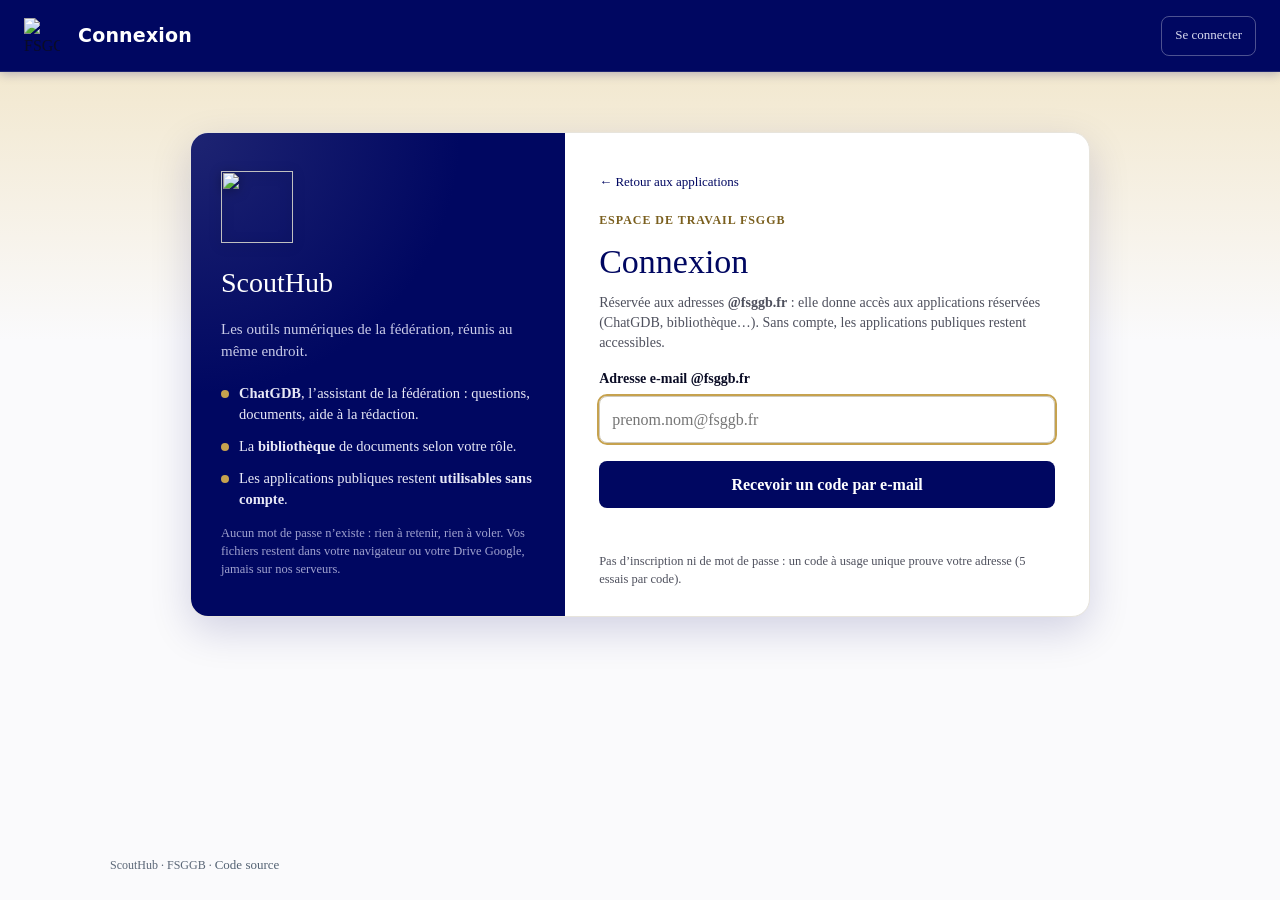
==== commit 229e32b4: "Coquille façon ancien intranet « ACCES CHEFS » : en-tête, rail, recherche, titre par rôle (#28) * Ac" ====
--- a/index.html
+++ b/index.html
@@ -36,10 +36,10 @@
         <a class="auth-back" id="auth-back" href="index.html">← Retour aux applications</a>
         <p class="label">Espace de travail FSGGB</p>
         <h1 id="auth-title">Connexion</h1>
-        <p class="auth-why">Avec Google, tout compte peut se connecter (accès membre) ; les applications réservées aux adresses <b>@fsggb.fr</b> (ChatGDB, bibliothèque…) restent elles réservées à la fédération. Sans compte, les applications publiques restent accessibles.</p>
+        <p class="auth-why">Réservée aux adresses <b>@fsggb.fr</b> : elle donne accès aux applications réservées (ChatGDB, bibliothèque…). Sans compte, les applications publiques restent accessibles.</p>
         <div id="g-block" class="g-block" hidden>
           <div id="g-btn" class="g-btn"></div>
-          <p class="g-or"><span>ou avec une adresse e-mail @fsggb.fr</span></p>
+          <p class="g-or"><span>ou avec une adresse e-mail</span></p>
         </div>
         <p id="g-diag" class="hint g-diag" hidden></p>
         <form id="auth-form" novalidate>
@@ -62,19 +62,17 @@
     </section>
 
     <section id="home" hidden>
-      <div class="home-head">
-        <div><p class="label">Bienvenue</p><h1 id="hello">Vos applications</h1></div>
-        <input id="search" class="search" type="search" placeholder="Rechercher une application…" aria-label="Rechercher une application" autocomplete="off">
+      <p class="label">Bienvenue</p><h1 id="hello">ScoutHub</h1>
+      <div class="dash-cards">
+        <a class="dash-card" href="outils.html"><span class="tile-label"><strong>Outils</strong><span class="desc">Toutes les applications de la fédération</span></span></a>
+        <a class="dash-card" href="documentation.html"><span class="tile-label"><strong>Documentation</strong><span class="desc">Bibliographie, textes administratifs, revues</span></span></a>
+        <a class="dash-card" href="inscriptions.html"><span class="tile-label"><strong>Inscriptions</strong><span class="desc">Mineurs, majeurs, camps</span></span></a>
       </div>
-      <p id="guest-note" class="guest-note" hidden>Les applications publiques sont utilisables sans compte. <a href="index.html?connexion=1" id="guest-login">Connectez-vous</a> avec votre adresse @fsggb.fr pour les applications réservées.</p>
-      <div id="apps" aria-label="Applications"></div>
-      <p id="none" class="muted" hidden>Aucune application ne correspond à votre recherche.</p>
     </section>
   </main>
   <footer>ScoutHub · FSGGB · <a href="https://github.com/fsggb/ScoutHub">Code source</a></footer>
   <script src="config.js"></script>
   <script src="common.js"></script>
-  <script src="portail.js"></script>
   <script src="app.js"></script>
   <script src="scouthub-client.js" data-app="ScoutHub"></script>
   <script>if ("serviceWorker" in navigator) addEventListener("load", () => navigator.serviceWorker.register("sw.js").catch(() => {}));</script>
--- a/hub.css
+++ b/hub.css
@@ -8,7 +8,6 @@
 .home-head h1{margin:0;color:var(--navy);font-weight:500;font-size:clamp(26px,4vw,36px)}
 .search{width:min(320px,100%);padding:11px 14px;border:1px solid #cfcabd;border-radius:10px;font:inherit;background:#fff}
 .search:focus{outline:2px solid var(--gold);border-color:var(--gold-dark)}
-.shell.narrow{max-width:720px}.shell.narrow h1{margin:0 0 20px;color:var(--navy);font-weight:500}
 .stack{margin-bottom:18px}.stack h2{margin:0 0 12px;color:var(--navy);font-weight:500;font-size:20px}
 .facts{margin:0}.facts div{display:grid;grid-template-columns:160px 1fr;gap:12px;padding:10px 0;border-top:1px solid #efece4}
 .facts div:first-child{border-top:0}.facts dt{color:#6a6c79;font-size:13px}.facts dd{margin:0;word-break:break-word}
@@ -23,7 +22,7 @@
 .right{text-align:right!important}.users td.right{white-space:nowrap}.users td.right>*{margin-left:8px}
 .ghost.small{padding:5px 10px;font-size:12px}.hint.left{text-align:left}
 @media(max-width:640px){
-  .topbar{height:auto;min-height:56px;padding:8px 14px;flex-wrap:wrap;row-gap:6px}
+  .topbar{height:auto;min-height:56px;padding:8px 14px;gap:8px}
   .brand strong{display:none}
   .topnav{flex:1;justify-content:flex-end;flex-wrap:nowrap;gap:2px;overflow-x:auto}
   .nav-link{padding:10px 9px;font-size:13px;white-space:nowrap}.nav-btn{padding:9px 10px;white-space:nowrap}
@@ -111,6 +110,25 @@
 .panel a:not(.primary),.shell p a:not(.primary){color:var(--navy);text-decoration-color:var(--gold)}
 .lead{margin:0 0 18px;font-size:17px;color:var(--text-secondary)}
 body{display:flex;flex-direction:column}main{flex:1}footer{color:#5a6676}
+
+/* Barre du bas à 4 onglets (Accueil/Documentation/Inscriptions/Outils), reprise de l'ancien intranet */
+body:has(.bottom-tabs){padding-bottom:58px}
+.bottom-tabs{position:fixed;left:0;right:0;bottom:0;z-index:20;display:grid;grid-template-columns:repeat(4,1fr);background:var(--navy);box-shadow:0 -2px 10px rgba(0,7,97,.18)}
+.bottom-tab{display:flex;flex-direction:column;align-items:center;justify-content:center;padding:8px 4px 10px;gap:2px;color:#b9bce3;font-size:12px;text-decoration:none;text-align:center}
+.bottom-tab.actif{color:#fff;box-shadow:inset 0 2px 0 var(--gold)}
+.bottom-tab:hover{color:#fff}
+
+/* Tableau de bord de l'accueil et pages Documentation/Inscriptions (structure reprise de l'ancien intranet) */
+/* Tuiles « photo » (fond plein, étiquette en surimpression en bas à gauche) : même composition que l'ancien
+   intranet. Fond en dégradé tant qu'aucune vraie photo n'est fournie (voir conversation du 26/11/2026). */
+.dash-cards{display:grid;grid-template-columns:repeat(auto-fill,minmax(220px,1fr));gap:14px;margin:18px 0}
+.dash-card{position:relative;display:flex;align-items:flex-end;min-height:140px;padding:0;border:0;border-radius:12px;overflow:hidden;box-shadow:0 1px 3px rgba(0,7,97,.08);color:var(--text);text-decoration:none;transition:transform .15s,box-shadow .15s;background:linear-gradient(135deg,var(--navy) 0%,var(--navy-soft) 55%,var(--gold-dark) 150%)}
+.dash-cards>*:nth-child(3n+2){background:linear-gradient(135deg,var(--navy-soft) 0%,var(--navy) 60%,#4a3a14 150%)}
+.dash-cards>*:nth-child(3n+3){background:linear-gradient(135deg,#1e2472 0%,#000761 55%,var(--gold-text) 160%)}
+a.dash-card:hover{transform:translateY(-2px);box-shadow:0 8px 22px rgba(0,7,97,.14)}
+.dash-card .tile-label{display:flex;flex-direction:column;gap:2px;margin:12px;padding:8px 12px;max-width:calc(100% - 24px);background:rgba(255,255,255,.9);border-radius:8px}
+.dash-card strong{color:var(--navy);font-size:15px;line-height:1.25}.dash-card .desc{color:#4e505d;font-size:12px}
+.dash-card.a-venir{opacity:.7}.dash-card.a-venir .tile-label{background:rgba(255,255,255,.72)}
 .app-tile:focus-visible,.nav-link:focus-visible,.nav-btn:focus-visible,.ghost:focus-visible,.primary:focus-visible,.text-button:focus-visible{outline:3px solid var(--gold);outline-offset:2px}
 .pt-actions{align-items:center}.pt-actions .primary{margin:0}#pt-status{margin:0 0 12px}
 .pt-grid{grid-template-columns:repeat(auto-fill,minmax(280px,1fr))}.pt-app small{display:block;white-space:nowrap;overflow:hidden;text-overflow:ellipsis;color:#6a6c79}
@@ -119,3 +137,60 @@
 .stack .muted{margin:0 0 12px}.code-links .text-button:disabled{color:#6a6c79}
 .app-tile .hidden-flag{top:-9px;right:10px;box-shadow:0 0 0 2px var(--bg,#fafafc)}
 @media(max-width:640px){.topnav .nav-link:first-child{display:none}.stat span{font-size:10.5px;letter-spacing:.02em}.stat b{font-size:22px}}
+
+/* En-tête façon ancien intranet (☰, logo, titre, recherche/actualiser) et tiroir latéral.
+   Comme sur le vrai « ACCES CHEFS » : l'en-tête et la navigation (onglets du bas, rail d'ordinateur) restent
+   toujours visibles, c'est le contenu qui défile en dessous. */
+.topbar{height:72px;gap:16px;padding:0 24px;position:sticky;top:0;z-index:25}
+.tb-logo{width:36px;height:36px;object-fit:contain;flex:none;margin-right:2px}
+.tb-titre{margin:0;min-width:0;color:#fff;font-size:19px;font-weight:600;letter-spacing:.01em;font-family:system-ui,-apple-system,Segoe UI,sans-serif;white-space:nowrap;overflow:hidden;text-overflow:ellipsis}
+.tb-spacer{flex:1}
+/* Recherche toujours visible (pas une icône qui l'ouvre), avec une loupe dessinée dans le champ lui-même. */
+.tb-search-wrap{position:relative;display:flex;align-items:center;min-width:0;flex:1;max-width:360px;margin:0 8px;color:#b9bce3}
+.tb-search-wrap svg{position:absolute;left:14px;pointer-events:none}
+.tb-search{width:100%;min-width:0;padding:10px 14px 10px 40px;border:0;border-radius:999px;background:rgba(255,255,255,.14);color:#fff;font:inherit;font-size:14px}
+.tb-search::placeholder{color:#b9bce3}
+.tb-search:focus{outline:2px solid var(--gold);background:rgba(255,255,255,.22)}
+.tb-icon{display:grid;place-items:center;width:42px;height:42px;flex:none;border:0;border-radius:50%;background:none;color:#d9dbf0;cursor:pointer;padding:0}
+.tb-icon:hover{background:rgba(255,255,255,.14);color:#fff}
+/* Photo de profil cliquable dans l'en-tête, façon Google : vraie photo si on l'a, sinon initiale sur fond clair. */
+.tb-avatar{display:grid;place-items:center;width:36px;height:36px;flex:none;margin-left:6px;border-radius:50%;background:#d9dbf0;color:var(--navy);font-weight:700;font-size:15px;text-decoration:none;overflow:hidden}
+.tb-avatar:hover{box-shadow:0 0 0 2px rgba(255,255,255,.5)}
+.tb-avatar img{width:100%;height:100%;object-fit:cover}
+.tiroir-fond{position:fixed;inset:0;background:rgba(0,7,97,.35);z-index:29}
+.tiroir{position:fixed;top:0;left:0;bottom:0;width:min(300px,82vw);background:#fff;z-index:30;display:flex;flex-direction:column;box-shadow:4px 0 24px rgba(0,7,97,.25);overflow-y:auto;font-family:system-ui,-apple-system,Segoe UI,sans-serif}
+.tiroir-entete{display:flex;align-items:center;gap:10px;padding:20px 18px;border-bottom:1px solid #e7e4dc}
+.tiroir-entete img{width:34px;height:34px;object-fit:contain}
+.tiroir-entete strong{color:var(--navy);font-size:17px}
+.tiroir-lien{display:flex;align-items:center;gap:14px;width:100%;text-align:left;padding:14px 18px;border:0;border-top:1px solid #efece4;background:none;color:var(--text);font:inherit;font-size:15px;cursor:pointer;text-decoration:none}
+.tiroir-lien svg{flex:none;color:#6a6c79}
+.tiroir-lien:hover{background:#f6f4ee}
+.tiroir-lien.actif{color:var(--navy);font-weight:600}.tiroir-lien.actif svg{color:var(--navy)}
+
+/* Barre latérale (ordinateur) : icônes seules, fond clair ; seul le bandeau du haut reste navy (comme l'ancien
+   intranet : rail blanc à gauche, pas de barre du bas). Le bandeau du haut (.topbar) reste pleine largeur dans
+   tous les cas : seul le contenu (<main>) se décale/se réduit selon la largeur du rail, jamais l'en-tête — sinon
+   un angle de l'en-tête n'est plus couvert. Cliquer sur ☰ étend le rail en place (icônes + libellés, comme
+   « ACCES CHEFS ») : ça réduit le contenu, ça ne le recouvre pas d'un tiroir par-dessus. */
+.rail{display:none}
+@media(min-width:880px){
+  .bottom-tabs{display:none}
+  body:has(.bottom-tabs){padding-bottom:0}
+  .rail{display:flex;flex-direction:column;align-items:stretch;gap:2px;position:fixed;top:72px;left:0;bottom:0;width:58px;padding:10px 8px;background:#fff;border-right:1px solid #e7e4dc;z-index:15;overflow-x:hidden;overflow-y:auto;transition:width .15s}
+  .rail.etendu{width:240px}
+  body:has(.rail) main{padding-left:58px;transition:padding-left .15s}
+  body:has(.rail.etendu) main{padding-left:240px}
+}
+.rail-item{display:flex;align-items:center;gap:12px;width:100%;height:42px;padding:0 10px;flex:none;border:0;border-radius:10px;background:none;color:#6a6c79;cursor:pointer;text-decoration:none;white-space:nowrap}
+.rail-item svg{flex:none}
+.rail-item span{display:none;font-size:14px;overflow:hidden;text-overflow:ellipsis}
+.rail.etendu .rail-item span{display:inline}
+.rail-item:hover{background:#f6f4ee;color:var(--navy)}
+.rail-item.actif{color:var(--navy);background:#eceafb}
+.tiroir-pied{margin-top:auto;display:flex;align-items:center;gap:10px;padding:16px 18px;border-top:1px solid #e7e4dc;font-size:13px;color:var(--text-secondary);text-decoration:none}
+.tiroir-pied:hover{background:#f6f4ee}
+.tiroir-pied .avatar{display:grid;place-items:center;width:32px;height:32px;border-radius:50%;background:var(--navy);color:#fff;font-weight:700;flex:none;overflow:hidden}
+.tiroir-pied .avatar img{width:100%;height:100%;object-fit:cover}
+.tiroir-pied-mail{flex:1;min-width:0;white-space:nowrap;overflow:hidden;text-overflow:ellipsis}
+.tiroir-pied-chevron{flex:none;color:#9a9c9b}
+.bottom-tab svg{display:block;margin:0 auto}
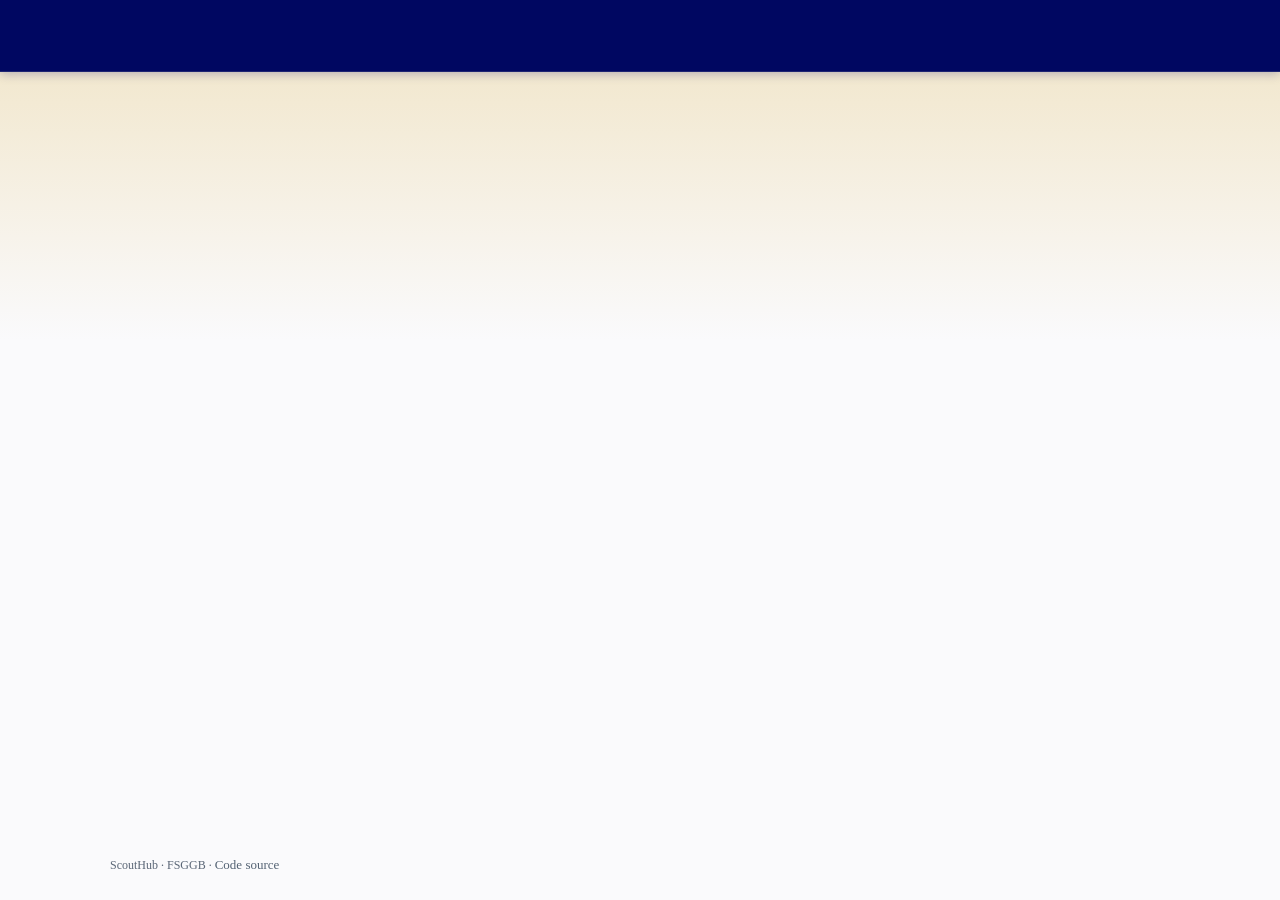
==== commit 0c9b47ba: "Merge main dans claude/acces-membre-externe : résout le conflit app.js/common.js main (nav-4-onglets" ====
--- a/index.html
+++ b/index.html
@@ -36,10 +36,10 @@
         <a class="auth-back" id="auth-back" href="index.html">← Retour aux applications</a>
         <p class="label">Espace de travail FSGGB</p>
         <h1 id="auth-title">Connexion</h1>
-        <p class="auth-why">Réservée aux adresses <b>@fsggb.fr</b> : elle donne accès aux applications réservées (ChatGDB, bibliothèque…). Sans compte, les applications publiques restent accessibles.</p>
+        <p class="auth-why">Avec Google, tout compte peut se connecter (accès membre) ; les applications réservées aux adresses <b>@fsggb.fr</b> (ChatGDB, bibliothèque…) restent elles réservées à la fédération. Sans compte, les applications publiques restent accessibles.</p>
         <div id="g-block" class="g-block" hidden>
           <div id="g-btn" class="g-btn"></div>
-          <p class="g-or"><span>ou avec une adresse e-mail</span></p>
+          <p class="g-or"><span>ou avec une adresse e-mail @fsggb.fr</span></p>
         </div>
         <p id="g-diag" class="hint g-diag" hidden></p>
         <form id="auth-form" novalidate>
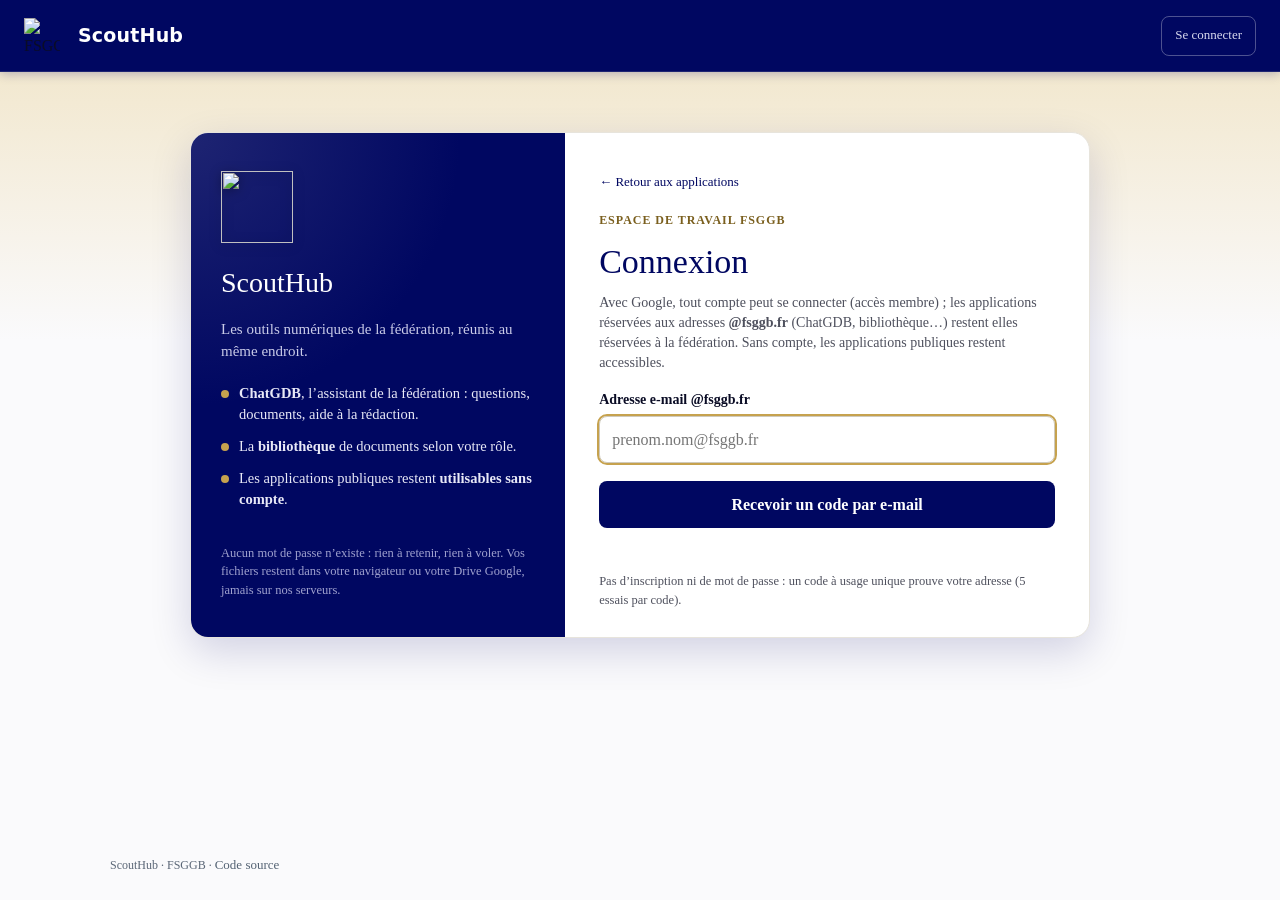
==== commit abdda450: "Accueil réparé (erreur de syntaxe app.js), titres unifiés, accès aux données sans reconnexion, 3 adm" ====
--- a/index.html
+++ b/index.html
@@ -62,7 +62,8 @@
     </section>
 
     <section id="home" hidden>
-      <p class="label">Bienvenue</p><h1 id="hello">ScoutHub</h1>
+      <h1 id="hello">Accueil</h1>
+      <p class="muted">Bienvenue sur l’intranet de la fédération.</p>
       <div class="dash-cards">
         <a class="dash-card" href="outils.html"><span class="tile-label"><strong>Outils</strong><span class="desc">Toutes les applications de la fédération</span></span></a>
         <a class="dash-card" href="documentation.html"><span class="tile-label"><strong>Documentation</strong><span class="desc">Bibliographie, textes administratifs, revues</span></span></a>
--- a/hub.css
+++ b/hub.css
@@ -194,3 +194,8 @@
 .tiroir-pied-mail{flex:1;min-width:0;white-space:nowrap;overflow:hidden;text-overflow:ellipsis}
 .tiroir-pied-chevron{flex:none;color:#9a9c9b}
 .bottom-tab svg{display:block;margin:0 auto}
+
+/* Données sensibles (admin-donnees.js) */
+.dn-barre{display:flex;flex-wrap:wrap;gap:8px;align-items:center;margin-bottom:10px}.dn-barre select,.dn-barre .search{font:inherit;padding:8px 10px;border:1px solid #d9d4c7;border-radius:8px;background:#fff;max-width:100%}
+#dn-table td{max-width:260px;overflow-wrap:anywhere;font-size:13px}.dn-pager{display:flex;gap:12px;align-items:center;justify-content:center;margin:14px 0}
+@media (prefers-color-scheme:dark){.dn-barre select,.dn-barre .search{background:#1d232c;color:inherit;border-color:#323b48}}
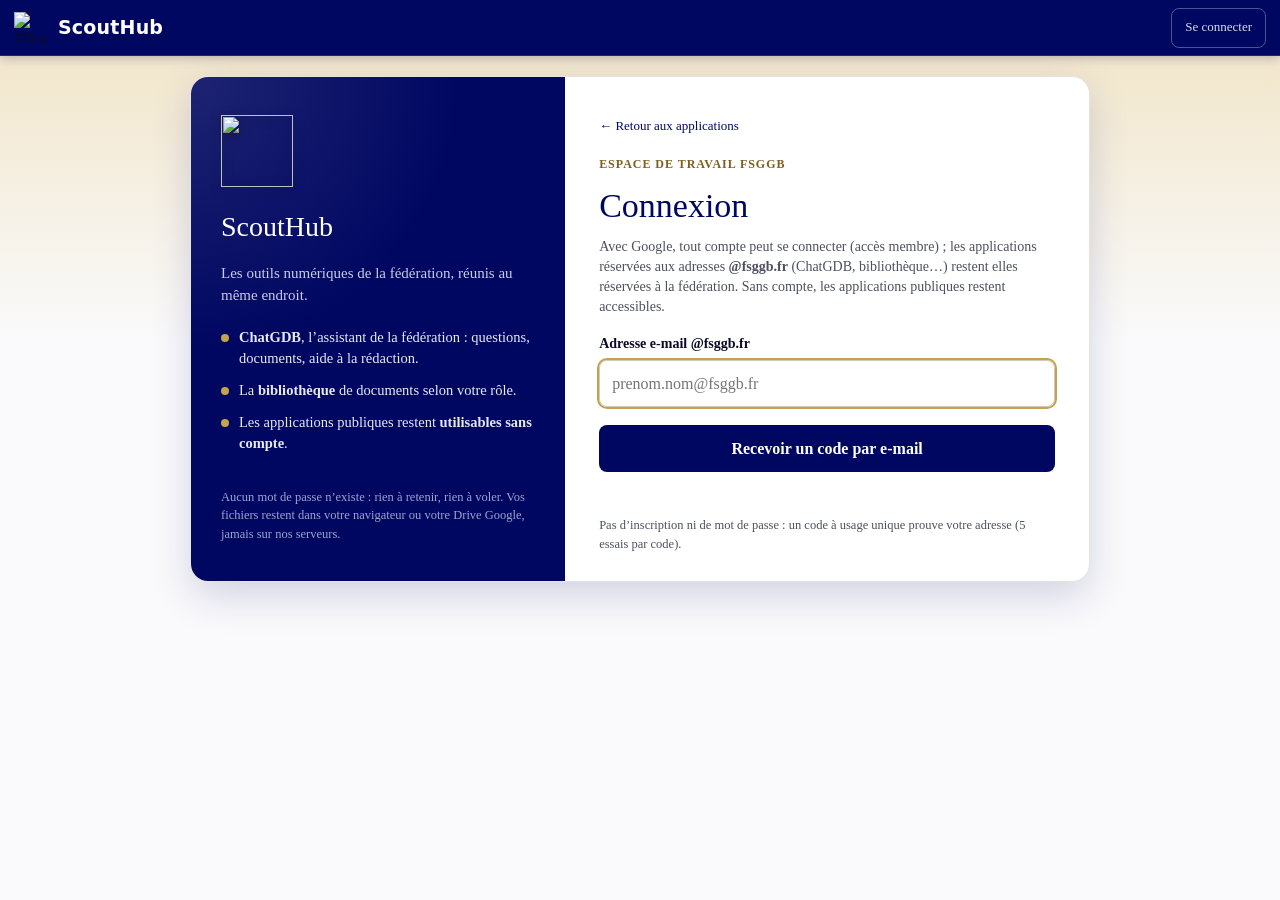
==== commit 510e564b: "Organisation des outils par l'administrateur, fil d'Ariane en seconde ligne d'en-tête, fiche à droit" ====
--- a/index.html
+++ b/index.html
@@ -71,7 +71,6 @@
       </div>
     </section>
   </main>
-  <footer>ScoutHub · FSGGB · <a href="https://github.com/fsggb/ScoutHub">Code source</a></footer>
   <script src="config.js"></script>
   <script src="common.js"></script>
   <script src="app.js"></script>
--- a/hub.css
+++ b/hub.css
@@ -141,22 +141,22 @@
 /* En-tête façon ancien intranet (☰, logo, titre, recherche/actualiser) et tiroir latéral.
    Comme sur le vrai « ACCES CHEFS » : l'en-tête et la navigation (onglets du bas, rail d'ordinateur) restent
    toujours visibles, c'est le contenu qui défile en dessous. */
-.topbar{height:72px;gap:16px;padding:0 24px;position:sticky;top:0;z-index:25}
-.tb-logo{width:36px;height:36px;object-fit:contain;flex:none;margin-right:2px}
+.topbar{height:56px;gap:10px;padding:0 14px;position:sticky;top:0;z-index:25}
+.tb-logo{width:32px;height:32px;object-fit:contain;flex:none;margin-right:2px}
 .tb-titre{margin:0;min-width:0;color:#fff;font-size:19px;font-weight:600;letter-spacing:.01em;font-family:system-ui,-apple-system,Segoe UI,sans-serif;white-space:nowrap;overflow:hidden;text-overflow:ellipsis}
 .tb-spacer{flex:1}
 /* Recherche toujours visible (pas une icône qui l'ouvre), avec une loupe dessinée dans le champ lui-même. */
-.tb-search-wrap{position:relative;display:flex;align-items:center;min-width:0;flex:1;max-width:360px;margin:0 8px;color:#b9bce3}
+.tb-search-wrap{position:relative;display:flex;align-items:center;min-width:0;flex:0 1 250px;margin:0 2px;color:#b9bce3}
 .tb-search-wrap svg{position:absolute;left:14px;pointer-events:none}
-.tb-search{width:100%;min-width:0;padding:10px 14px 10px 40px;border:0;border-radius:999px;background:rgba(255,255,255,.14);color:#fff;font:inherit;font-size:14px}
+.tb-search{width:100%;min-width:0;padding:8px 12px 8px 38px;border:0;border-radius:6px;background:rgba(255,255,255,.14);color:#fff;font:inherit;font-size:14px}
 .tb-search::placeholder{color:#b9bce3}
 .tb-search:focus{outline:2px solid var(--gold);background:rgba(255,255,255,.22)}
-.tb-icon{display:grid;place-items:center;width:42px;height:42px;flex:none;border:0;border-radius:50%;background:none;color:#d9dbf0;cursor:pointer;padding:0}
+.tb-icon{display:grid;place-items:center;width:38px;height:38px;flex:none;border:0;border-radius:50%;background:none;color:#d9dbf0;cursor:pointer;padding:0}
 .tb-icon:hover{background:rgba(255,255,255,.14);color:#fff}
 /* Photo de profil cliquable dans l'en-tête, façon Google : vraie photo si on l'a, sinon initiale sur fond clair. */
-.tb-avatar{display:grid;place-items:center;width:36px;height:36px;flex:none;margin-left:6px;border-radius:50%;background:#d9dbf0;color:var(--navy);font-weight:700;font-size:15px;text-decoration:none;overflow:hidden}
+.tb-avatar{position:relative;display:grid;place-items:center;width:38px;height:38px;flex:none;margin-left:6px;border-radius:50%;background:#c9a227;color:#000761;border:2px solid #fff;font-weight:700;font-size:14px;text-decoration:none;overflow:hidden}
 .tb-avatar:hover{box-shadow:0 0 0 2px rgba(255,255,255,.5)}
-.tb-avatar img{width:100%;height:100%;object-fit:cover}
+.tb-avatar img,.avatar img{position:absolute;inset:0;width:100%;height:100%;object-fit:cover}.av-ini{letter-spacing:.02em;line-height:1}
 .tiroir-fond{position:fixed;inset:0;background:rgba(0,7,97,.35);z-index:29}
 .tiroir{position:fixed;top:0;left:0;bottom:0;width:min(300px,82vw);background:#fff;z-index:30;display:flex;flex-direction:column;box-shadow:4px 0 24px rgba(0,7,97,.25);overflow-y:auto;font-family:system-ui,-apple-system,Segoe UI,sans-serif}
 .tiroir-entete{display:flex;align-items:center;gap:10px;padding:20px 18px;border-bottom:1px solid #e7e4dc}
@@ -176,7 +176,7 @@
 @media(min-width:880px){
   .bottom-tabs{display:none}
   body:has(.bottom-tabs){padding-bottom:0}
-  .rail{display:flex;flex-direction:column;align-items:stretch;gap:2px;position:fixed;top:72px;left:0;bottom:0;width:58px;padding:10px 8px;background:#fff;border-right:1px solid #e7e4dc;z-index:15;overflow-x:hidden;overflow-y:auto;transition:width .15s}
+  .rail{display:flex;flex-direction:column;align-items:stretch;gap:2px;position:fixed;top:56px;left:0;bottom:0;width:58px;padding:10px 8px;background:#fff;border-right:1px solid #e7e4dc;z-index:15;overflow-x:hidden;overflow-y:auto;transition:width .15s}
   .rail.etendu{width:240px}
   body:has(.rail) main{padding-left:58px;transition:padding-left .15s}
   body:has(.rail.etendu) main{padding-left:240px}
@@ -189,13 +189,48 @@
 .rail-item.actif{color:var(--navy);background:#eceafb}
 .tiroir-pied{margin-top:auto;display:flex;align-items:center;gap:10px;padding:16px 18px;border-top:1px solid #e7e4dc;font-size:13px;color:var(--text-secondary);text-decoration:none}
 .tiroir-pied:hover{background:#f6f4ee}
-.tiroir-pied .avatar{display:grid;place-items:center;width:32px;height:32px;border-radius:50%;background:var(--navy);color:#fff;font-weight:700;flex:none;overflow:hidden}
+.tiroir-pied .avatar{position:relative;display:grid;place-items:center;width:32px;height:32px;border-radius:50%;background:#c9a227;color:#000761;font-weight:700;flex:none;overflow:hidden}
 .tiroir-pied .avatar img{width:100%;height:100%;object-fit:cover}
 .tiroir-pied-mail{flex:1;min-width:0;white-space:nowrap;overflow:hidden;text-overflow:ellipsis}
 .tiroir-pied-chevron{flex:none;color:#9a9c9b}
 .bottom-tab svg{display:block;margin:0 auto}
 
-/* Données sensibles (admin-donnees.js) */
-.dn-barre{display:flex;flex-wrap:wrap;gap:8px;align-items:center;margin-bottom:10px}.dn-barre select,.dn-barre .search{font:inherit;padding:8px 10px;border:1px solid #d9d4c7;border-radius:8px;background:#fff;max-width:100%}
-#dn-table td{max-width:260px;overflow-wrap:anywhere;font-size:13px}.dn-pager{display:flex;gap:12px;align-items:center;justify-content:center;margin:14px 0}
-@media (prefers-color-scheme:dark){.dn-barre select,.dn-barre .search{background:#1d232c;color:inherit;border-color:#323b48}}
+/* Applications / documents ajoutés par l'administrateur (entrees.js) */
+.app-edit{position:absolute;top:8px;right:36px;width:26px;height:26px;border:0;border-radius:50%;background:#ffffffd9;color:#000761;cursor:pointer;font-size:14px;line-height:1;z-index:2}.app-edit:hover{background:#fff}
+.dash-card .app-edit{right:8px;top:8px}
+.entree-dlg{border:0;border-radius:16px;padding:22px 24px;max-width:min(520px,94vw);width:100%;background:#fff;color:#1f2430;box-shadow:0 20px 60px #0006}.entree-dlg::backdrop{background:#0008}
+.entree-dlg h2{margin:0 0 10px}.entree-dlg label{display:block;margin:12px 0 4px;font-size:14px}.entree-dlg input,.entree-dlg select{width:100%;font:inherit;color:#1f2430;background:#fff;border:1px solid #c9c5b6;border-radius:8px;padding:9px 10px;margin-bottom:4px}
+.entree-dlg .dlg-actions{display:flex;gap:10px;justify-content:flex-end;margin-top:16px;flex-wrap:wrap}
+
+/* Gain de place en hauteur + fil d'Ariane façon explorateur + bandeau de simulation */
+.shell{padding-top:12px!important;padding-bottom:40px}
+.shell>h1,.shell>.home-head h1,.shell>.rg-titre h1{font-size:clamp(22px,2.6vw,28px);margin:2px 0 2px;line-height:1.2}
+.shell>h1+p.muted,.shell>.rg-titre p.muted,.shell>.home-head p.muted{margin:0 0 10px}
+
+.dash-card.avec-image .tile-label{background:rgba(255,255,255,.88)}
+
+/* Fil d'Ariane : seconde ligne de l'en-tête (façon explorateur), masquée sur téléphone */
+.fil{position:sticky;top:56px;z-index:24;display:flex;align-items:center;gap:2px;height:38px;padding:0 14px;margin:0;background:#0b1388;border-bottom:1px solid rgba(255,255,255,.14)}
+.fil-btn{display:grid;place-items:center;width:30px;height:30px;flex:none;border:0;border-radius:6px;background:transparent;color:#d9dbf0;cursor:pointer;padding:0}
+.fil-btn:hover:not(:disabled){background:rgba(255,255,255,.16);color:#fff}.fil-btn:disabled{opacity:.35;cursor:default}
+.fil-btn:focus-visible,.crumb:focus-visible{outline:2px solid #e4c04a;outline-offset:1px}
+.fil-chemin{display:flex;align-items:center;flex-wrap:nowrap;list-style:none;margin:0 0 0 6px;padding:0 4px;min-width:0;flex:1;max-width:900px;height:30px;overflow:hidden;background:rgba(255,255,255,.10);border:1px solid rgba(255,255,255,.22);border-radius:6px}
+.fil-chemin:hover{background:rgba(255,255,255,.14)}
+.fil-chemin li{display:flex;align-items:center;flex:0 1 auto;min-width:0}
+.crumb{font:inherit;font-size:14px;color:#fff;background:transparent;border:0;border-radius:4px;padding:4px 7px;cursor:pointer;text-decoration:none;white-space:nowrap;overflow:hidden;text-overflow:ellipsis;max-width:100%;min-width:0}
+a.crumb:hover,button.crumb:hover{background:rgba(255,255,255,.18)}.crumb.courant{font-weight:600;cursor:default}
+.fil-sep-chemin{display:grid;place-items:center;color:#9ea2d6;flex:none}.fil-sep-chemin svg{width:14px;height:14px}
+@media (min-width:880px){body:has(.rail) .fil{padding-left:72px}body:has(.rail.etendu) .fil{padding-left:254px}body:has(#fil) .rail{top:94px}}
+@media (max-width:879px){.fil{display:none}}
+/* Simulation : une petite puce dans l'en-tête (aucune ligne en plus) */
+#sim-bandeau{display:flex;align-items:center;gap:6px;flex:none;max-width:300px;padding:3px 4px 3px 10px;background:#ffe28a;color:#3b2f00;border-radius:6px;font-size:13px;white-space:nowrap}
+#sim-bandeau b{overflow:hidden;text-overflow:ellipsis;min-width:0}
+#sim-bandeau button{font:inherit;font-size:12px;font-weight:600;background:#000761;color:#fff;border:0;border-radius:4px;padding:4px 9px;cursor:pointer;flex:none}
+@media (max-width:1180px){.tb-search-wrap{flex-basis:170px}.tb-titre{display:none}#sim-bandeau .sim-texte{display:none}}
+@media (max-width:760px){#sim-bandeau b{display:none}}
+
+/* Organisation des outils (outils-edition.js) */
+.oe-barre{display:flex;flex-wrap:wrap;align-items:center;gap:6px 10px;background:#fff6d6;border:1px solid #e3c458;color:#3b2f00;border-radius:10px;padding:8px 12px;margin:0 0 12px;position:sticky;top:94px;z-index:20}
+.oe-barre .muted{color:#5a4a10;font-size:13px}.oe-actions{margin-left:auto;display:flex;align-items:center;gap:8px;flex-wrap:wrap}
+.oe-rangee{display:grid;grid-auto-flow:column;grid-auto-columns:minmax(0,1fr);gap:12px;align-items:start}
+@media (max-width:820px){.oe-rangee{grid-auto-flow:row}}
